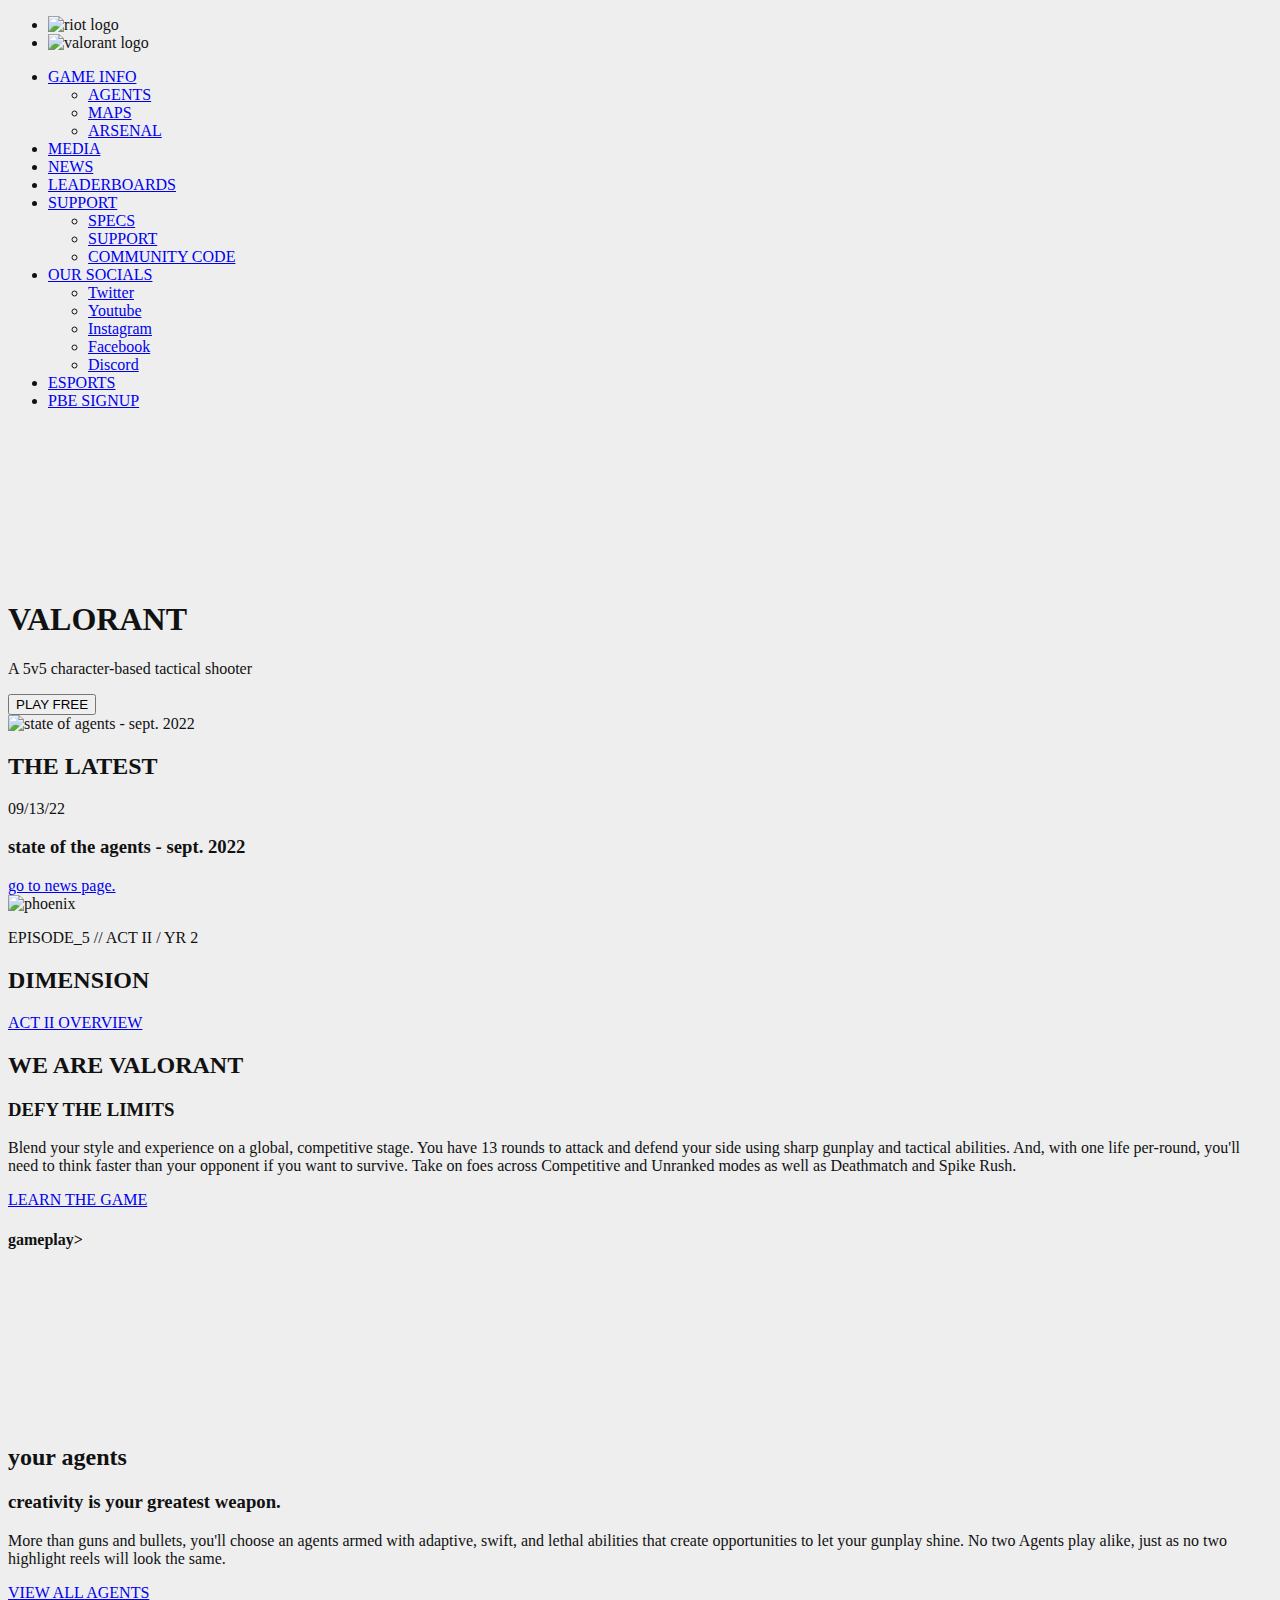
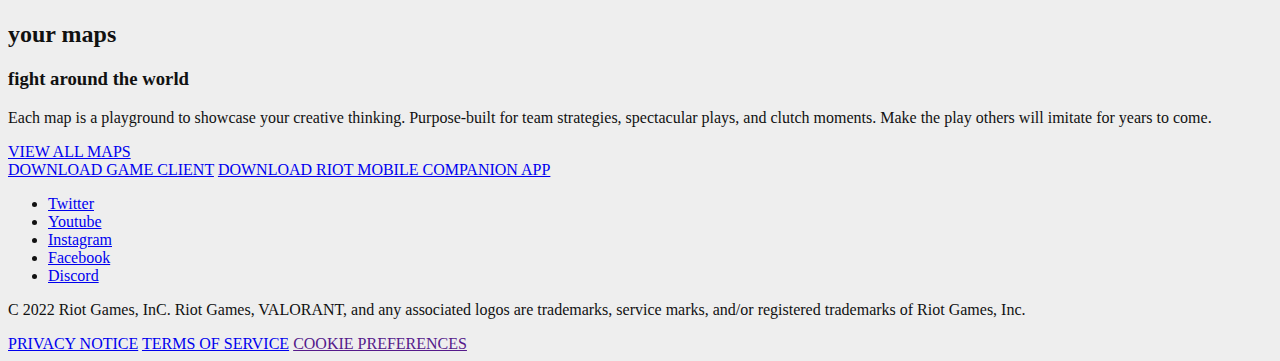
==== index.html @ b108b45b "Add files via upload" ====
<!doctype html>
<html lang="nl">
	
<head>
	<meta charset="UTF-8">
	<meta name="author" content="jouw naam">
	<meta name="viewport" content="width=device-width, initial-scale=1">
	
	<link href="styles/style.css" rel="stylesheet">
	<link rel="icon" type="image/svg+xml" href="images/favicon.svg">
	<title>Playvalorant</title>
</head>
<body>
   <header>
    	<nav>
            <ul>
                <li class="riot">
                    <img src="images/riot-logo.png" alt="riot logo">
                </li>
                <li class="logo">  
                    <img src="images/logo.png" alt="valorant logo">
                </li>
               
            </ul>
            </div>
    	    <ul class="link">
		    	<li>
                    <a href='url'>GAME INFO</a>
                        <ul>
                            <li>
                                <a href="https://playvalorant.com/en-us/agents/">AGENTS</a>
                            </li>
                            <li>
                                <a href="https://playvalorant.com/en-us/maps/">MAPS</a>
                            </li>
                            <li>
                                <a href="https://playvalorant.com/en-us/arsenal/">ARSENAL</a>
                            </li>
                        </ul>
                </li>
                </li>
			   	<li>
                    <a href='https://playvalorant.com/en-us/media/'>MEDIA</a>
                </li>
                <li>
                    <a href='https://playvalorant.com/en-us/news/'>NEWS</a>
                </li>
                <li>
                    <a href='https://playvalorant.com/en-us/leaderboards/'>LEADERBOARDS</a>
                </li>
           
                    <li>
                        <a href='url'>SUPPORT</a>
                        <ul>
                            <li>
                                <a href='https://playvalorant.com/en-us/specs/'>SPECS</a>
                            </li>
                            <li>
                                <a href='https://support-valorant.riotgames.com/hc/en-us/'>SUPPORT</a>
                            </li>
                            <li>
                                <a href='https://playvalorant.com/en-us/news/announcements/valorant-community-code/'>COMMUNITY CODE</a>
                            </li>
                        </ul>
                    </li>
               
                    <li>
                        <a href='url'>OUR SOCIALS</a>
                        <ul>
                            <li>
                                <a href='https://twitter.com/playvalorant'>Twitter</a>
                            </li>
                            <li>
                                <a href='https://www.youtube.com/PlayValorant'>Youtube</a>
                            </li>
                            <li>
                                <a href='https://www.instagram.com/playvalorantofficial/'>Instagram</a>
                            </li>
                            <li>
                                <a href='https://www.facebook.com/PlayVALORANT/'>Facebook</a>
                            </li>
                            <li>
                                <a href='https://discord.com/invite/valorant'>Discord</a>
                            </li>
                        </ul>
                    </li>
                <li>
                    <a href='https://valorantesports.com/'>ESPORTS</a>
                </li>
                <li>
                    <a href='https://playvalorant.com/en-us/pbe/'>PBE SIGNUP</a>
                </li>
            </ul>
           
       </nav>
   </header>

    <main>
        <section class="intro">
            <div class="video-container">
                <video autoplay muted>
                    <source src="https://assets.contentstack.io/v3/assets/bltb6530b271fddd0b1/blt714eaee50b90fc27/62cc7dcc6a8fb133b0ff7e55/VALORANT_ANNO22_SHATTERED_16x9_27s.mp4" type="video/mp4">
                </video>
            </div>
            <h1>VALORANT</h1>
                <p>A 5v5 character-based tactical shooter</p>
        
                <button>PLAY FREE</button>
        </section>    
       
        <section class="latest">
            <img src="https://images.contentstack.io/v3/assets/bltb6530b271fddd0b1/blta69c28430d2cfbfe/631b71dc6d41f755ad5365f1/Val_Banner_State-of-the-Agents_1920x1080.jpg?auto=webp&disable=upscale&width=963" alt="state of agents - sept. 2022">
            
            <div class="red">
                <h2>THE LATEST</h2>
            </div>
            
            <p>09/13/22</p>
            <h3>state of the agents - sept. 2022</h3>
            <div class="newspage">
                <a href="https://playvalorant.com/en-us/news/">go to news page.</a>
            </div>
        </section>

        <section class="dimension">

            <img src="images/phoenix.jpeg" alt="phoenix">
            <p>EPISODE_5 // ACT II / YR 2</p>
            <h2>DIMENSION</h2>
            <a href="https://playvalorant.com/en-us/news/game-updates/what-s-new-in-valorant-episode-5-act-ii/">ACT II OVERVIEW</a>
        </section>

        <section class="valorant">
            <h2>WE ARE VALORANT</h2>
            <h3>DEFY THE LIMITS</h3>
            <p>Blend your style and experience on a global, 
            competitive stage. You have 13 rounds to attack 
            and defend your side using sharp gunplay and 
            tactical abilities. And, with one life per-round, 
            you'll need to think faster than your opponent 
            if you want to survive. Take on foes across 
            Competitive and Unranked modes as well as Deathmatch 
            and Spike Rush.</p>
            <a href="https://playvalorant.com/en-us/news/announcements/beginners-guide/">LEARN THE GAME</a>

            <h4>gameplay></h4>
            <div class="video-container">
                <video autoplay muted>
                    <source src="https://assets.contentstack.io/v3/assets/bltb6530b271fddd0b1/bltefd45731d8f9d9df/6217f2ea910a6c613c73168c/VALORANT_PLAY22_16x9_Target4_v005.mp4" type="video/mp4">
                </video>
            </div>
        </section>

        <section class="agents">           
            <h2>your agents</h2>
            <h3>creativity is your greatest weapon.</h3>
            <p>More than guns and bullets, you'll choose an agents
            armed with adaptive, swift, and lethal abilities that
            create opportunities to let your gunplay shine. No two
            Agents play alike, just as no two highlight reels will look the same.</p>
            <a href="https://playvalorant.com/en-us/agents/">VIEW ALL AGENTS</a>
        </section>  

        <section class="maps">
            <h2>your maps</h2>
            <h3>fight around the world</h3>
            <p>Each map is a playground to showcase your creative thinking. 
                Purpose-built for team strategies, spectacular plays, 
                and clutch moments. Make the play others will imitate for years 
                to come.</p>
            <a href="https://playvalorant.com/en-us/maps/">VIEW ALL MAPS</a>
        </section>

   </main>

   <footer>
<a href="https://playvalorant.com/en-us/download/">DOWNLOAD GAME CLIENT</a>
<a href="https://play.google.com/store/apps/details?id=com.riotgames.mobile.leagueconnect">DOWNLOAD RIOT MOBILE COMPANION APP</a>

<ul>
    <li><a href='https://twitter.com/playvalorant'>Twitter</a></li>
    <li><a href='https://www.youtube.com/PlayValorant'>Youtube</a></li>
     <li><a href='https://www.instagram.com/playvalorantofficial/'>Instagram</a></li>
     <li><a href='https://www.facebook.com/PlayVALORANT/'>Facebook</a></li>
     <li><a href='https://discord.com/invite/valorant'>Discord</a></li>
</ul>

<a href="https://www.riotgames.com/en"></a>

<p>C 2022 Riot Games, InC. Riot Games, VALORANT, 
    and any associated logos are trademarks, service marks, 
    and/or registered trademarks of Riot Games, Inc.</p>

    <a href="https://www.riotgames.com/en/privacy-notice">PRIVACY NOTICE</a>
<a href="https://www.riotgames.com/en/terms-of-service">TERMS OF SERVICE</a>
<a href="">COOKIE PREFERENCES</a>

   </footer>
</body>
	
</html>
---- styles/style.css ----
/**************/
/* CSS REMEDY */
/**************/
*, *::after, *::before {
  box-sizing:border-box;  
}

button, summary {
	cursor: pointer;
}





/*********************/
/* CUSTOM PROPERTIES */
/*********************/
:root {
	/* startje */
	--color-text:#111;
	--color-background:#eee;
}





/****************/
/* JOUW STYLING */
/****************/

/* jouw code */

body {
  color:var(--color-text);
  background-color:var(--color-background);
}
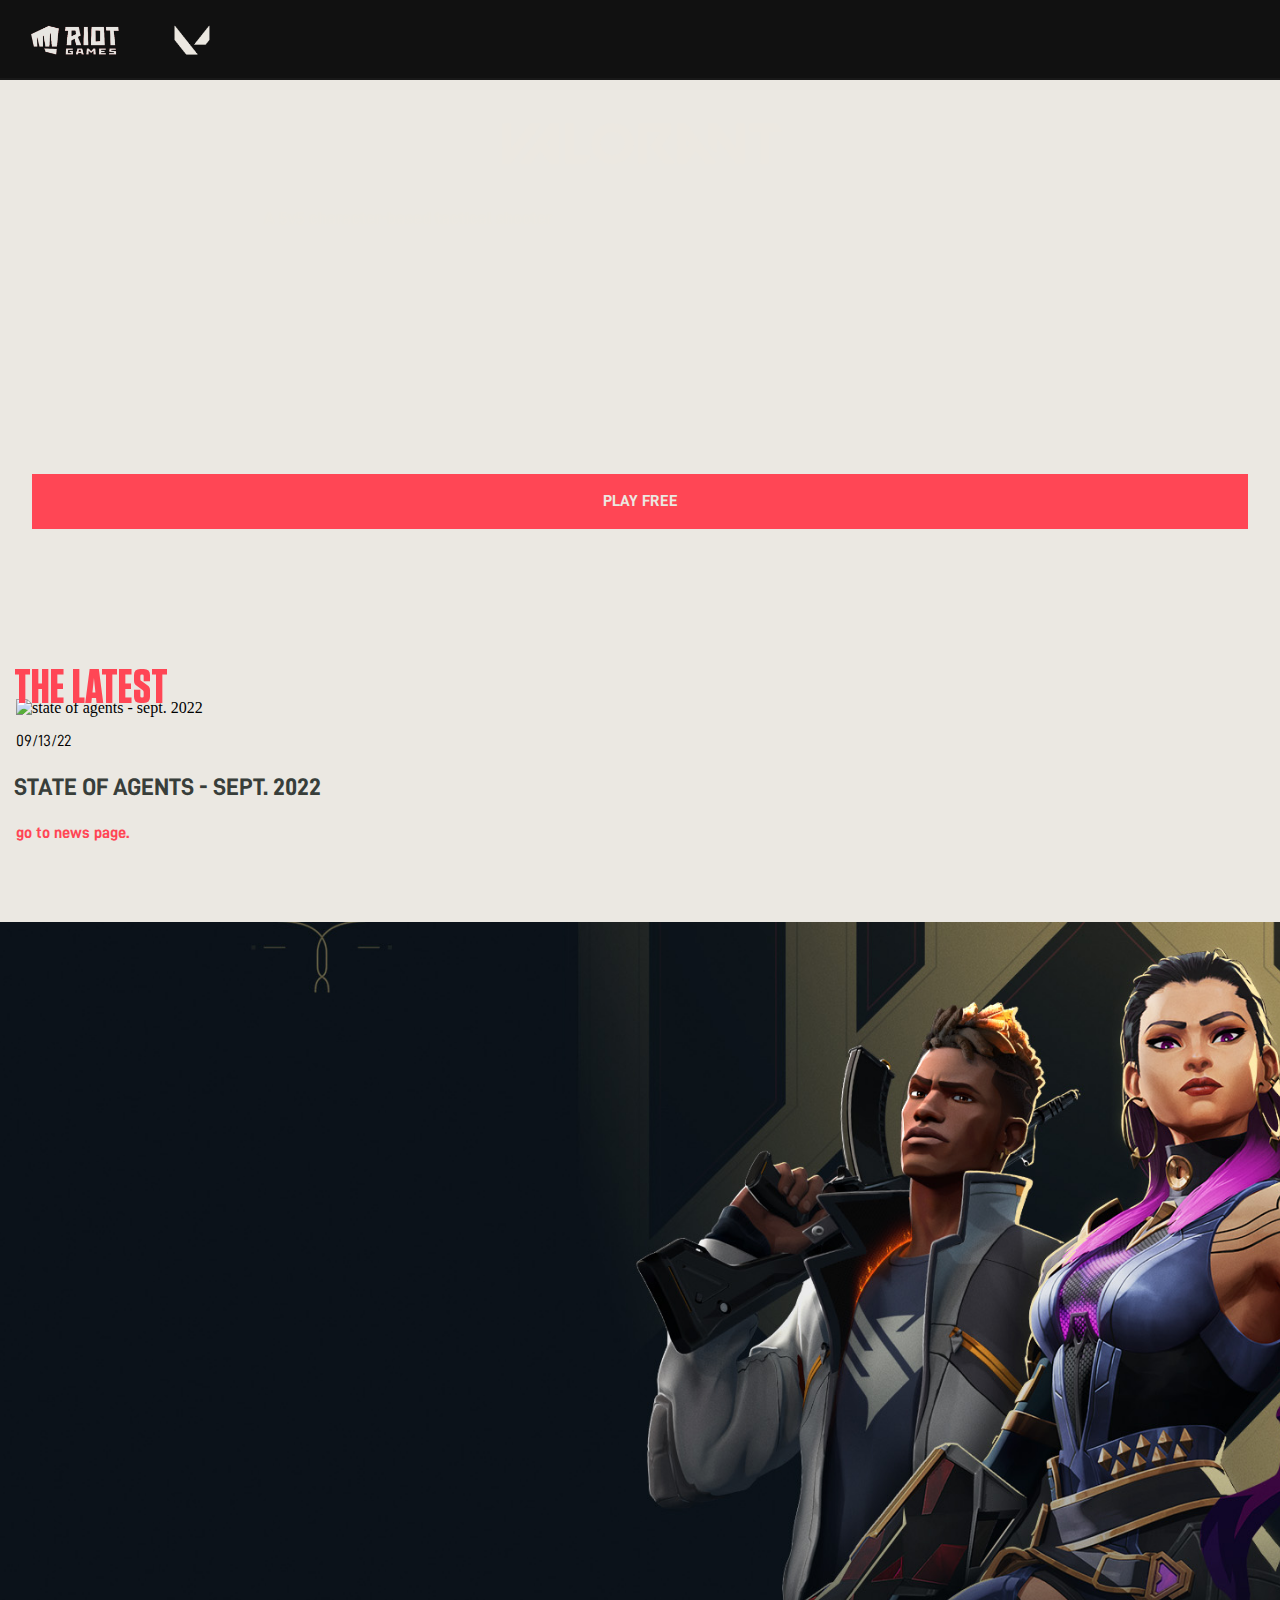
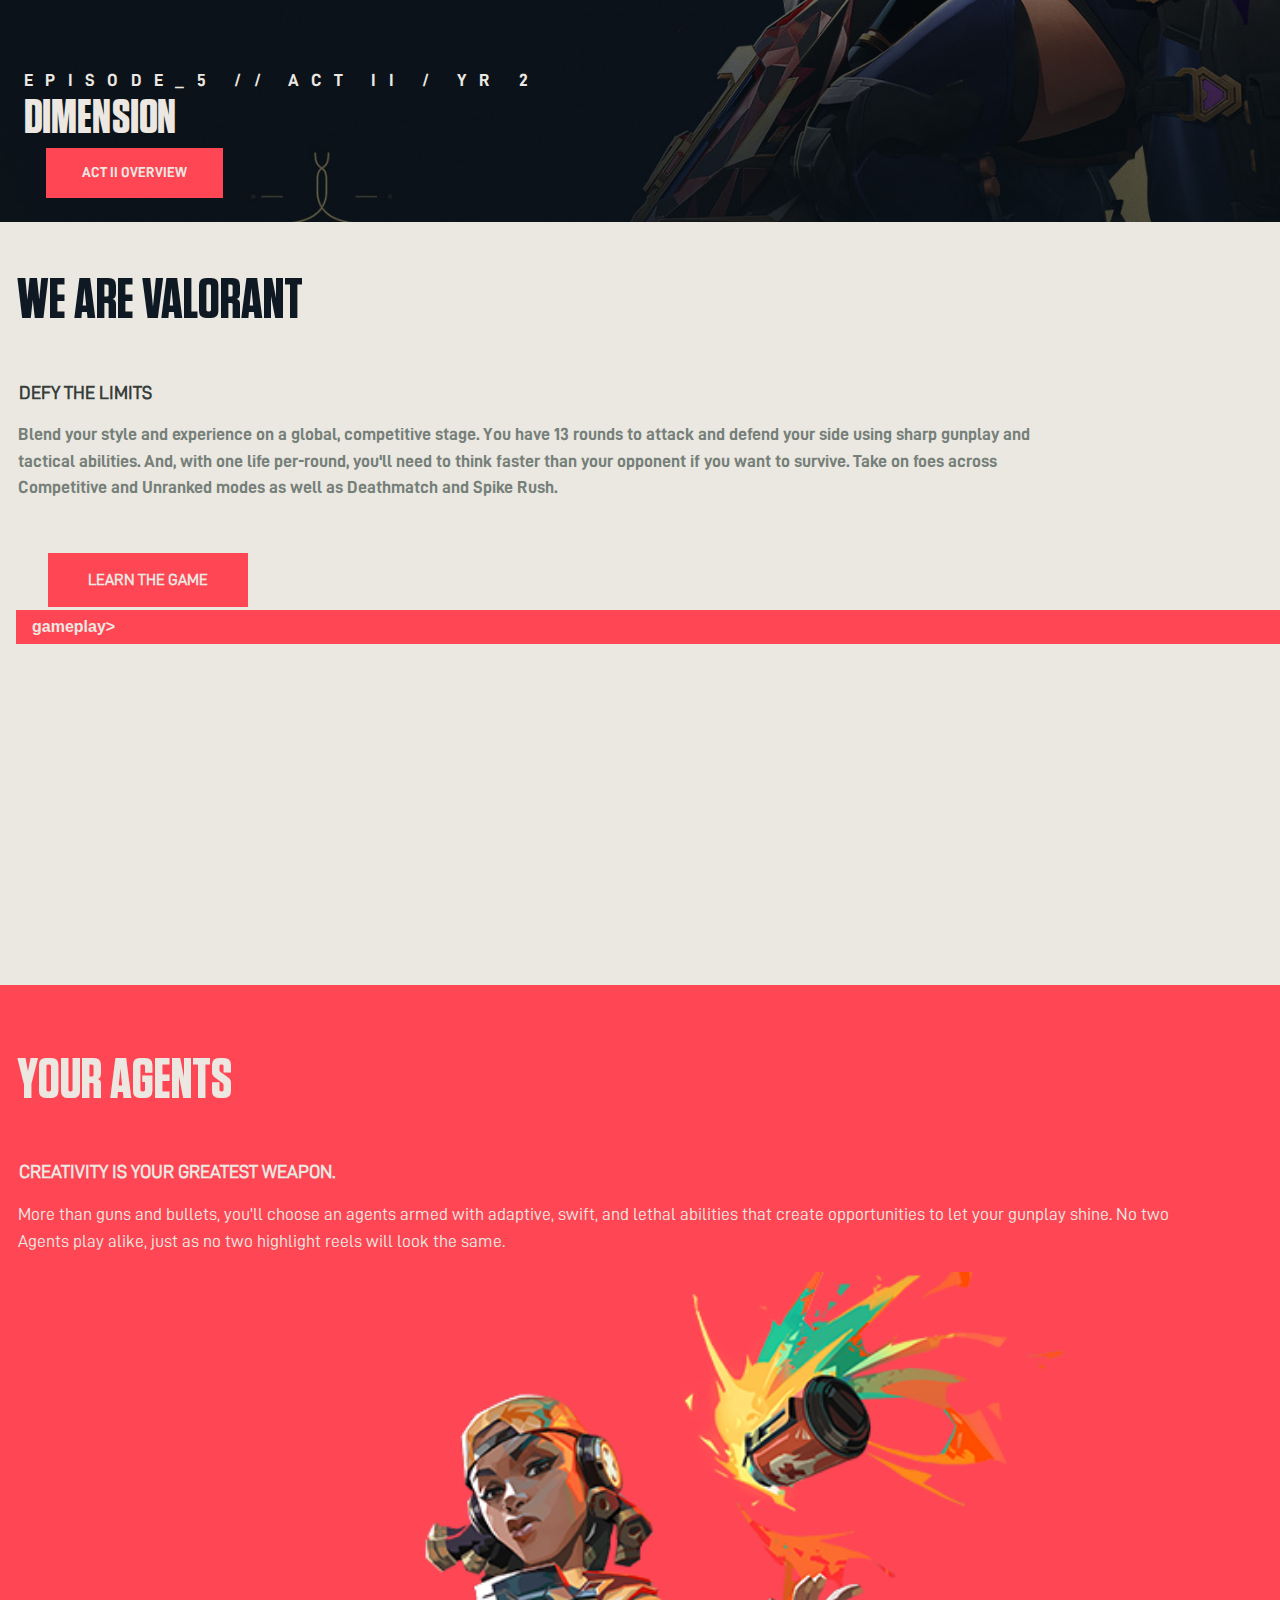
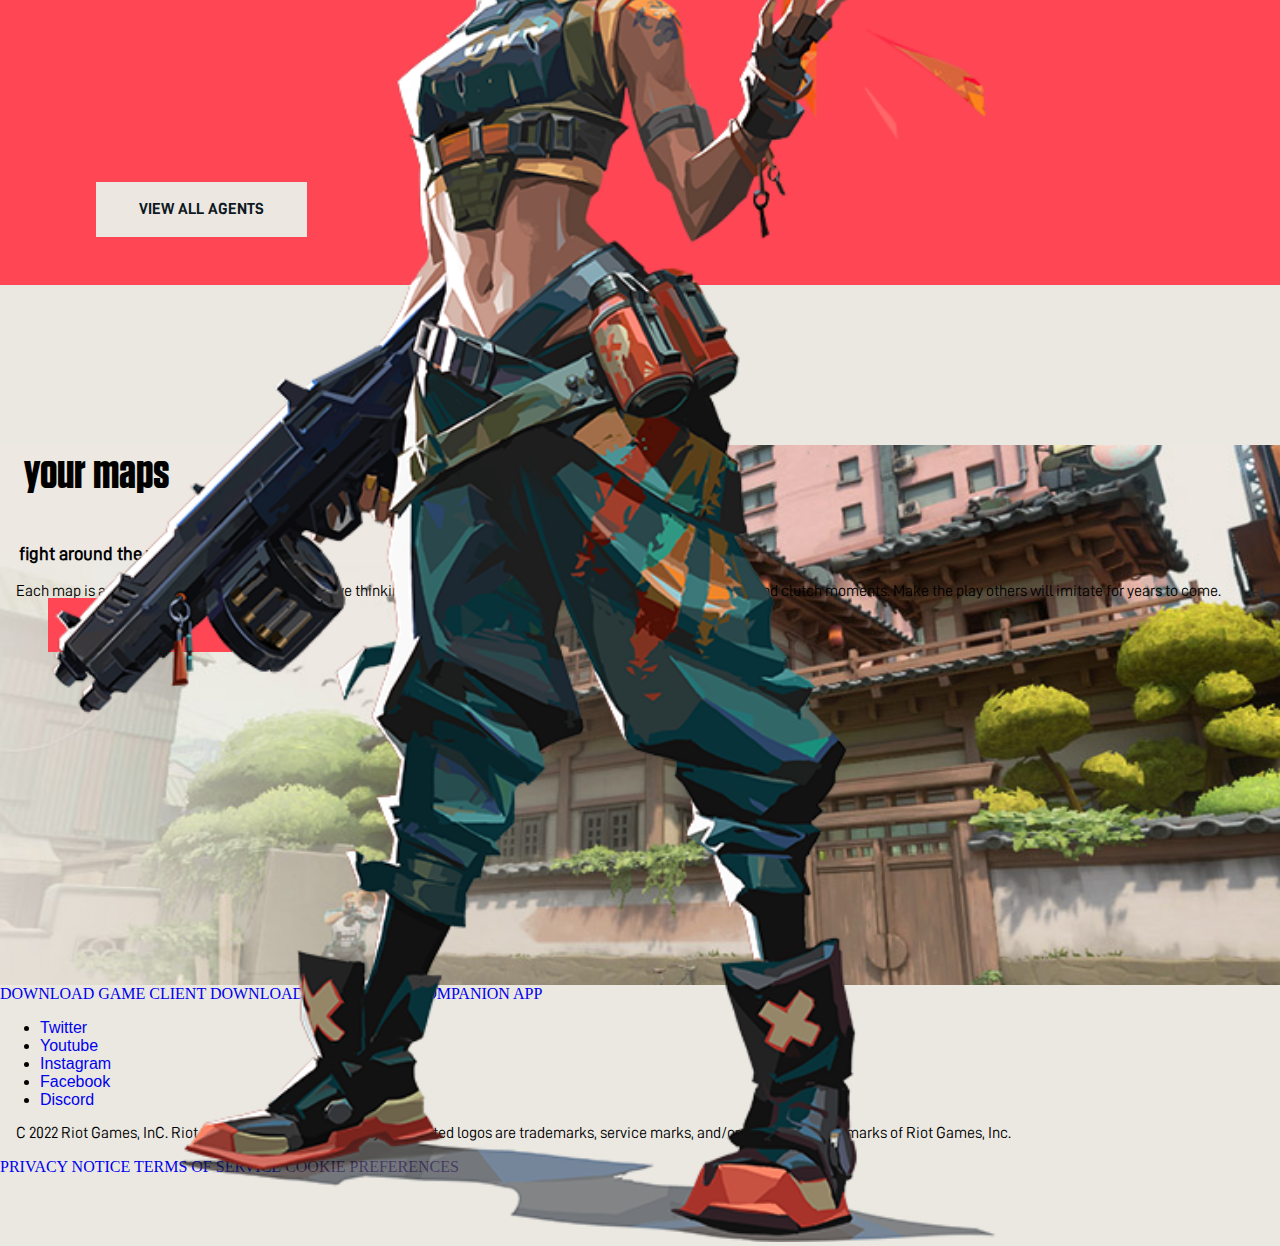
==== commit e292dec2: "Add files via upload" ====
--- a/index.html
+++ b/index.html
@@ -98,25 +98,20 @@
     <main>
         <section class="intro">
             <div class="video-container">
-                <video autoplay muted>
+                <video autoplay loop muted>
                     <source src="https://assets.contentstack.io/v3/assets/bltb6530b271fddd0b1/blt714eaee50b90fc27/62cc7dcc6a8fb133b0ff7e55/VALORANT_ANNO22_SHATTERED_16x9_27s.mp4" type="video/mp4">
                 </video>
             </div>
-            <h1>VALORANT</h1>
-                <p>A 5v5 character-based tactical shooter</p>
-        
-                <button>PLAY FREE</button>
+            <h1>vALORaNT</h1>
+            <p>A 5v5 character-based tactical shooter</p>       
+            <button>PLAY FREE</button>
         </section>    
        
         <section class="latest">
-            <img src="https://images.contentstack.io/v3/assets/bltb6530b271fddd0b1/blta69c28430d2cfbfe/631b71dc6d41f755ad5365f1/Val_Banner_State-of-the-Agents_1920x1080.jpg?auto=webp&disable=upscale&width=963" alt="state of agents - sept. 2022">
-            
-            <div class="red">
-                <h2>THE LATEST</h2>
-            </div>
-            
+            <h2>THE LATEST</h2>
+            <img src="https://images.contentstack.io/v3/assets/bltb6530b271fddd0b1/blta69c28430d2cfbfe/631b71dc6d41f755ad5365f1/Val_Banner_State-of-the-Agents_1920x1080.jpg?auto=webp&disable=upscale&width=963" alt="state of agents - sept. 2022">            
             <p>09/13/22</p>
-            <h3>state of the agents - sept. 2022</h3>
+            <h3>STATE OF AGENTS - SEPT. 2022</h3>
             <div class="newspage">
                 <a href="https://playvalorant.com/en-us/news/">go to news page.</a>
             </div>
@@ -144,20 +139,21 @@
             <a href="https://playvalorant.com/en-us/news/announcements/beginners-guide/">LEARN THE GAME</a>
 
             <h4>gameplay></h4>
-            <div class="video-container">
-                <video autoplay muted>
+            <div class="video-container2">
+                <video autoplay loop muted>
                     <source src="https://assets.contentstack.io/v3/assets/bltb6530b271fddd0b1/bltefd45731d8f9d9df/6217f2ea910a6c613c73168c/VALORANT_PLAY22_16x9_Target4_v005.mp4" type="video/mp4">
                 </video>
             </div>
         </section>
 
         <section class="agents">           
-            <h2>your agents</h2>
-            <h3>creativity is your greatest weapon.</h3>
+            <h2>YOUR AGENTS</h2>
+            <h3>CREATIVITY IS YOUR GREATEST WEAPON.</h3>
             <p>More than guns and bullets, you'll choose an agents
             armed with adaptive, swift, and lethal abilities that
             create opportunities to let your gunplay shine. No two
             Agents play alike, just as no two highlight reels will look the same.</p>
+            <img src="images/raze.png" alt="raze">
             <a href="https://playvalorant.com/en-us/agents/">VIEW ALL AGENTS</a>
         </section>  
 
--- a/styles/style.css
+++ b/styles/style.css
@@ -1,15 +1,73 @@
+/*VALORANT FONT*/
+
+@font-face {
+	font-family: 'valorantFont';
+	src: url(../fonts/ValorantFont.ttf)
+  }
+
+  /*TUNGSTEN FONT*/
+
+  @font-face {
+    font-family: 'Tungsten semibold';
+    src: url('../fonts/Tungsten-Semibold.woff2') format('woff2'),
+        url('../fonts/Tungsten-Semibold.woff') format('woff');
+    font-weight: 600;
+    font-style: normal;
+    font-display: swap;
+}
+
+@font-face {
+    font-family: 'Tungsten bold';
+    src: url('../fonts/Tungsten-Bold.woff2') format('woff2'),
+        url('../fonts/Tungsten-Bold.woff') format('woff');
+    font-weight: bold;
+    font-style: normal;
+    font-display: swap;
+}
+
+
+/*DIN FONT*/
+
+@font-face {
+	font-family: 'din bold';
+	src: url(../fonts/d-din/D-DIN-Bold.otf);
+}
+
+@font-face {
+	font-family: 'din';
+	src: url(../fonts/d-din/D-DIN.otf);
+}
+  
+
+@font-face {
+	font-family: 'din condensed';
+	src: url(../fonts/d-din/D-DINCondensed.otf);
+}
+
+
+  
 /**************/
 /* CSS REMEDY */
 /**************/
+
+
 *, *::after, *::before {
   box-sizing:border-box;  
 }
 
+body {
+	margin: 0;
+	background-color: #EBE8E2;
+	position: relative;
+}
+
 button, summary {
 	cursor: pointer;
 }
 
-
+img {
+	max-width: 100%;
+}
 
 
 
@@ -30,10 +88,431 @@
 /* JOUW STYLING */
 /****************/
 
+
+
 /* jouw code */
 
-body {
-  color:var(--color-text);
-  background-color:var(--color-background);
-}
-
+/* HEADER */
+
+header {
+	display: flex;
+	background-color: #111;
+	height: 80px;
+	top: 0;
+	left: 0;
+	right: 0;
+	border-bottom: 2px solid rgba(51,51,51,.25);
+	
+    
+}
+
+header ul {
+	display: flex;
+	justify-content: left;
+	position: fixed;
+}
+
+header li {
+	list-style: none;
+}
+
+.riot {
+	width: 15em;
+	margin-top: -3.5em;
+	margin-left: -5em;
+}
+
+.logo {
+	width: 5em;
+	margin-top: 0.5em;
+	margin-left: -3em;
+}
+
+.link {
+	visibility: hidden;
+}
+
+/* MAIN */
+
+
+/*INTRO*/
+
+.intro {
+	height: 60vh;
+}
+
+.video-container {
+	display: flex;
+	justify-content: center;
+	max-width: 100vw;
+	overflow: hidden;
+}
+
+.intro video {
+	min-height: 5em;
+	height: 60vh;
+	aspect-ratio: 16 / 9;
+	position: absolute;
+	z-index: -1;
+}
+
+h1 {
+
+	text-align: center;
+	font-size: 3.5em;
+	font-family: 'valorantFont';
+	font-weight: bolder;
+	color: #ece8e1;
+	margin-bottom: 0.5em;
+
+}
+
+.intro p {		
+	text-align: center;
+	font-family: 'din bold';
+	color: #ece8e1;
+	font-size: 1.1em;
+	width: 50%;
+	margin-left: 5em;
+	margin-bottom: 14em;
+}
+
+
+
+.newspage {
+	color:#ff4655;
+	background-color: none;
+}
+
+button {
+	position: absolute;
+	left: 2em;
+	right: 2em;	
+	padding-left: 2.5em;
+	padding-right: 2.5em;
+	padding-top: 1.2em;
+	padding-bottom: 1.2em;
+	font-family: "din bold";
+	text-align: center;
+	background-color: #ff4655;
+	border: none;
+	color: #ece8e1;
+	font-size: 1em;	
+}
+
+button:active {
+	position: absolute;
+	left: 2em;
+	right: 2em;	
+	padding-left: 2.5em;
+	padding-right: 2.5em;
+	padding-top: 1.2em;
+	padding-bottom: 1.2em;
+	font-family: "din bold";
+	text-align: center;
+	background-color: #0f1923;
+	border: none;
+	color: #ece8e1;
+	font-size: 1em;	
+}
+
+h2 {
+	font-family: "Tungsten bold", "Times New Roman", sans-serif;
+	font-weight: bold;
+	font-size: 3em;
+	display: block;
+	justify-content: left;
+	margin-left: 0.5em;
+}
+
+
+p {
+	font-family: 'din';
+	margin-left: 1em;
+}
+
+h3 {
+	font-family: "din";
+	margin-left: 1em;
+}
+
+h4 {
+	font-family: Arial, Helvetica, sans-serif;
+	margin-left: 1em;
+}
+
+ul {
+	font-family: Arial, Helvetica, sans-serif;
+
+}
+
+a {
+	text-decoration: none;
+}
+
+
+/* LATEST */
+
+.latest {
+	margin-bottom: 5em;
+}
+
+.latest img{
+	width: 80%;
+	height: 100%;
+	margin-left: 1em;
+	
+}
+
+.latest h2 {
+	position: relative;
+	z-index: 2;
+    color: #ff4655;
+	margin-left: 0.3em;
+	margin-bottom: -0.4em;
+}
+
+
+
+.latest p {
+	margin-left: 1em;
+	
+}
+
+.latest h3{
+	font-family: 'din bold';
+	width: 80%;
+	font-size: 1.5em;
+	margin-left: 0.6em;
+	color: #383e3a;
+}
+
+.latest a:visited {
+	font-family: 'din bold';
+	text-decoration: none;
+	color: #ff4655;	
+}
+
+.latest a {
+	font-family: 'din bold';
+	color: #ff4655;
+	margin-left: 1em;
+}
+
+/*DIMENSION*/
+
+.dimension {
+	background-image: url('../images/phoenix.jpeg');
+	background-size: cover;
+	background-position: center center;
+	background-repeat: no-repeat;
+	height: 100vh;
+	display: flex;
+	flex-direction: column;
+	justify-content: flex-end;
+	align-items: flex-start;
+	padding: 1.5em;
+	
+}
+.dimension img {
+
+	display: none;
+}
+
+.dimension p {
+	
+	font-family: 'din bold';
+	letter-spacing: 0.7em;
+	color:#ece8e1;
+
+	margin: 0;
+	font-size: 1.1em;
+}
+
+.dimension h2 {
+	color:#ece8e1;
+	margin: 0;
+}
+
+.dimension a {
+	text-decoration: none;
+	margin-left: 1.5em;
+	padding-left: 2.5em;
+	padding-right: 2.5em;
+	padding-top: 1.2em;
+	padding-bottom: 1.2em;
+	font-family: 'din bold';
+	font-weight: bold;
+	text-align: center;
+	background-color: #ff4655;
+	border: none;
+	color: #ece8e1;
+	font-size: 0.9em;	
+}
+
+/*VALORANT*/
+
+.valorant {
+	margin-bottom: 20em;
+}
+
+
+.valorant h2 {
+	color: #0f1923;
+	font-size: 3.5em;
+	margin-left: 0.3em;
+}
+
+.valorant {
+	color: #383e3a;
+}
+
+.valorant P {
+	color: #768079;
+	font-family: 'din bold';
+	font-size: 1.1em;
+	line-height: 1.5em;
+	width: 80%;
+	margin-bottom: 4em;
+}
+
+.valorant a {
+	text-decoration: none;
+	margin-left: 3em;
+	padding-left: 2.5em;
+	padding-right: 2.5em;
+	padding-top: 1.2em;
+	padding-bottom: 1.2em;
+	font-family: "din";
+	font-weight: bold;
+	text-align: center;
+	background-color: #ff4655;
+	border: none;
+	color: #ece8e1;
+	font-size: 1em;	
+	margin-bottom: 1em;
+}
+
+.valorant h4 {
+	text-align: left;
+	background-color: #ff4655;
+	color:#ece8e1;
+	font-size: 1em;
+	padding-left: 1em;
+	padding-right: 1em;
+	padding-top: 0.5em;
+	padding-bottom: 0.5em;
+	right: 100;
+}
+
+
+.video-container2 {
+	display: flex;
+	justify-content: center;
+	
+}
+
+.valorant video {
+	min-height: 1em;
+	height: 22vh;
+	aspect-ratio: 16 / 9;
+	position: absolute;
+	z-index: -1;
+}
+
+
+/*AGENTS*/
+
+.agents {
+
+	height: 100vh;
+	background-color: #ff4655;
+	margin-bottom: 10em;
+	padding-top: 1em;
+	position: relative;
+}
+
+
+
+.agents h2 {
+	color:#ece8e1;
+	font-size: 3.5em;
+	margin-left: 0.3em;
+}
+
+.agents h3 {
+	color: #ece8e1;
+	width: 70%;
+}
+
+.agents P {
+	color: #ece8e1;
+	font-family: 'din';
+	font-size: 1.1em;
+	line-height: 1.5em;
+	width: 90%;
+
+}
+
+.agents a {
+	
+	padding: 1.2em 2.7em;
+	font-family: 'din bold';
+	font-weight: bold;
+	text-align: center;
+	background-color: #ece8e1;
+	border: none;
+	color: #0f1923;
+	font-size: 1em;
+	position: absolute;
+	left: 6em;
+	bottom: 3em;
+}
+
+.agents img {
+ width: 80%;
+ margin: 0em 2.5em;
+}
+
+
+/*maps*/
+
+.maps {
+	background-image: url('../images/maps.jpeg');
+	background-size: cover;
+	background-position: center center;
+	background-repeat: no-repeat;
+	height: 60vh;
+}
+
+.maps a {
+	text-decoration: none;
+	margin-left: 3em;
+	padding-left: 2.5em;
+	padding-right: 2.5em;
+	padding-top: 1.2em;
+	padding-bottom: 1.2em;
+	font-family: "din";
+	font-weight: bold;
+	text-align: center;
+	background-color: #ff4655;
+	border: none;
+	color: #ece8e1;
+	font-size: 1em;	
+}
+
+.maps a:hover {
+	text-decoration: none;
+	margin-left: 3em;
+	padding-left: 2.5em;
+	padding-right: 2.5em;
+	padding-top: 1.2em;
+	padding-bottom: 1.2em;
+	font-family: "din";
+	font-weight: bold;
+	text-align: center;
+	background-color: #ece8e1;
+	border: none;
+	color: #0f1923;
+	font-size: 1em;	
+}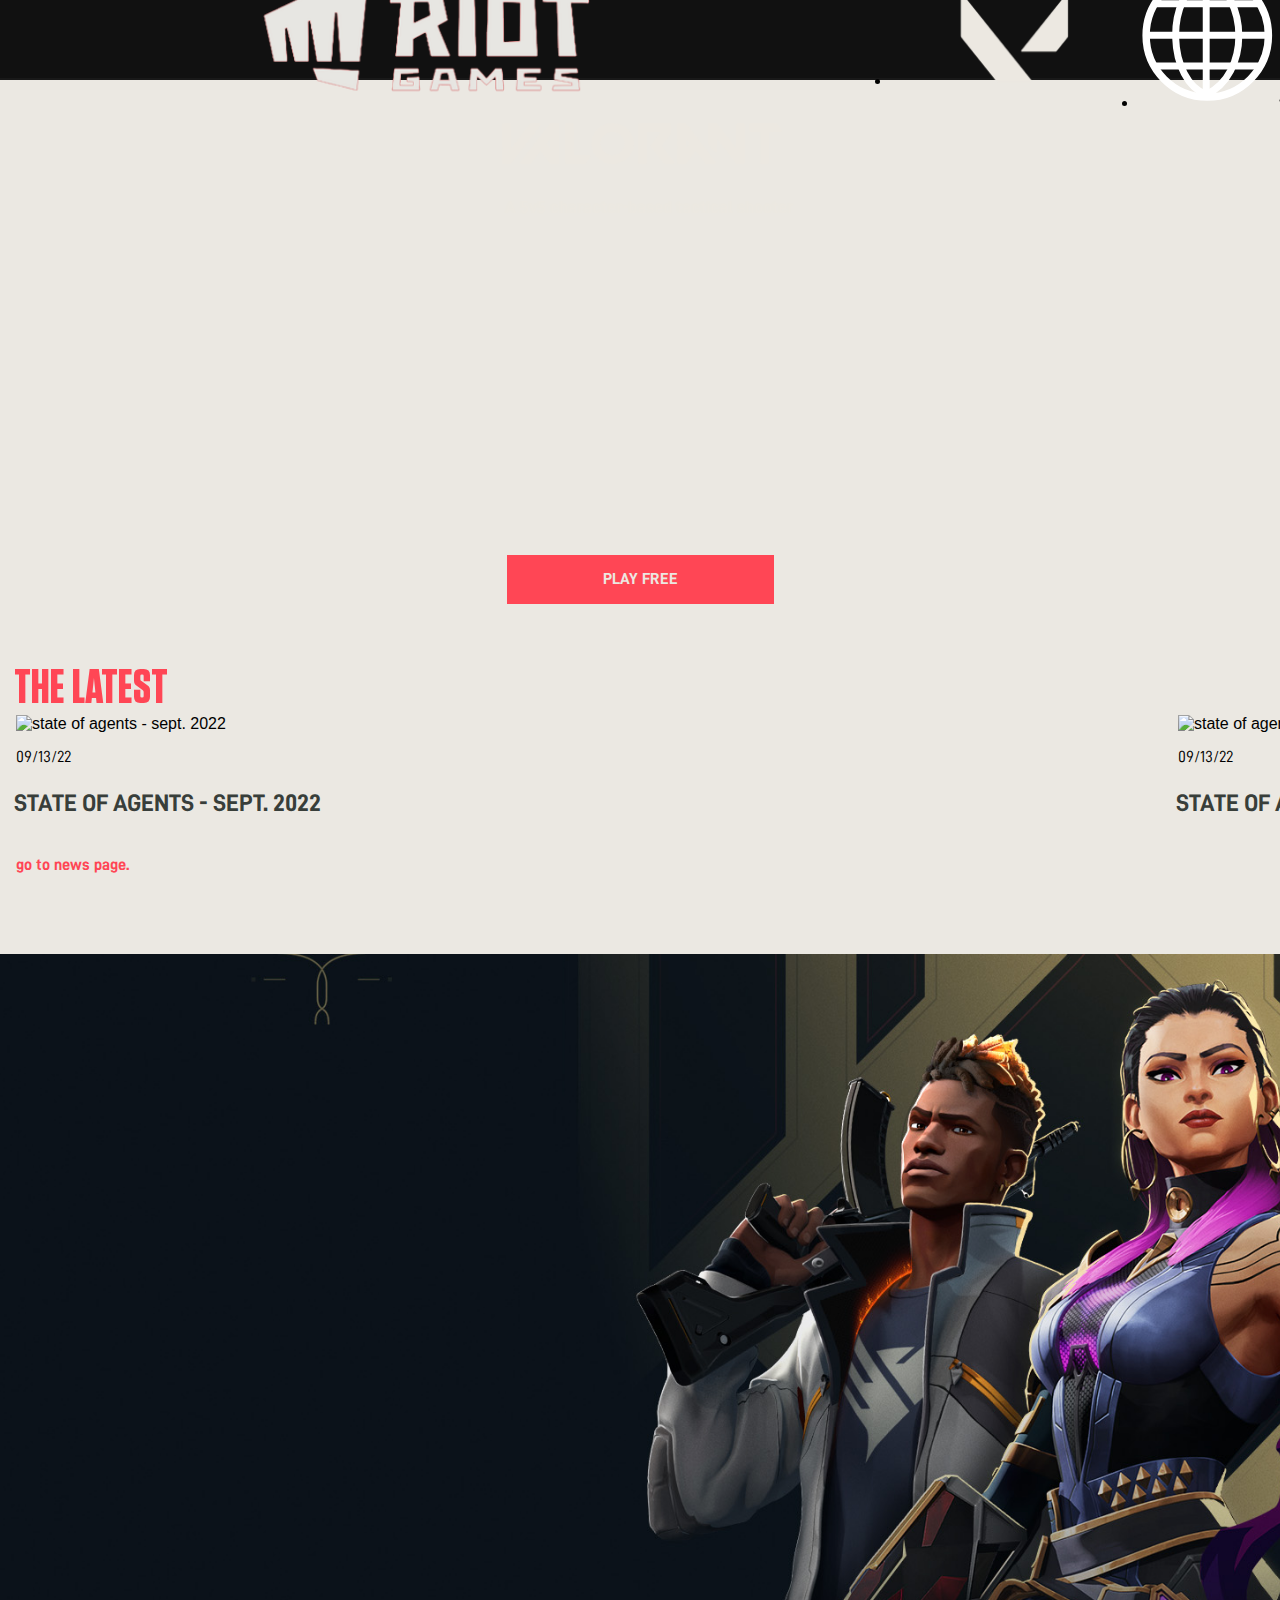
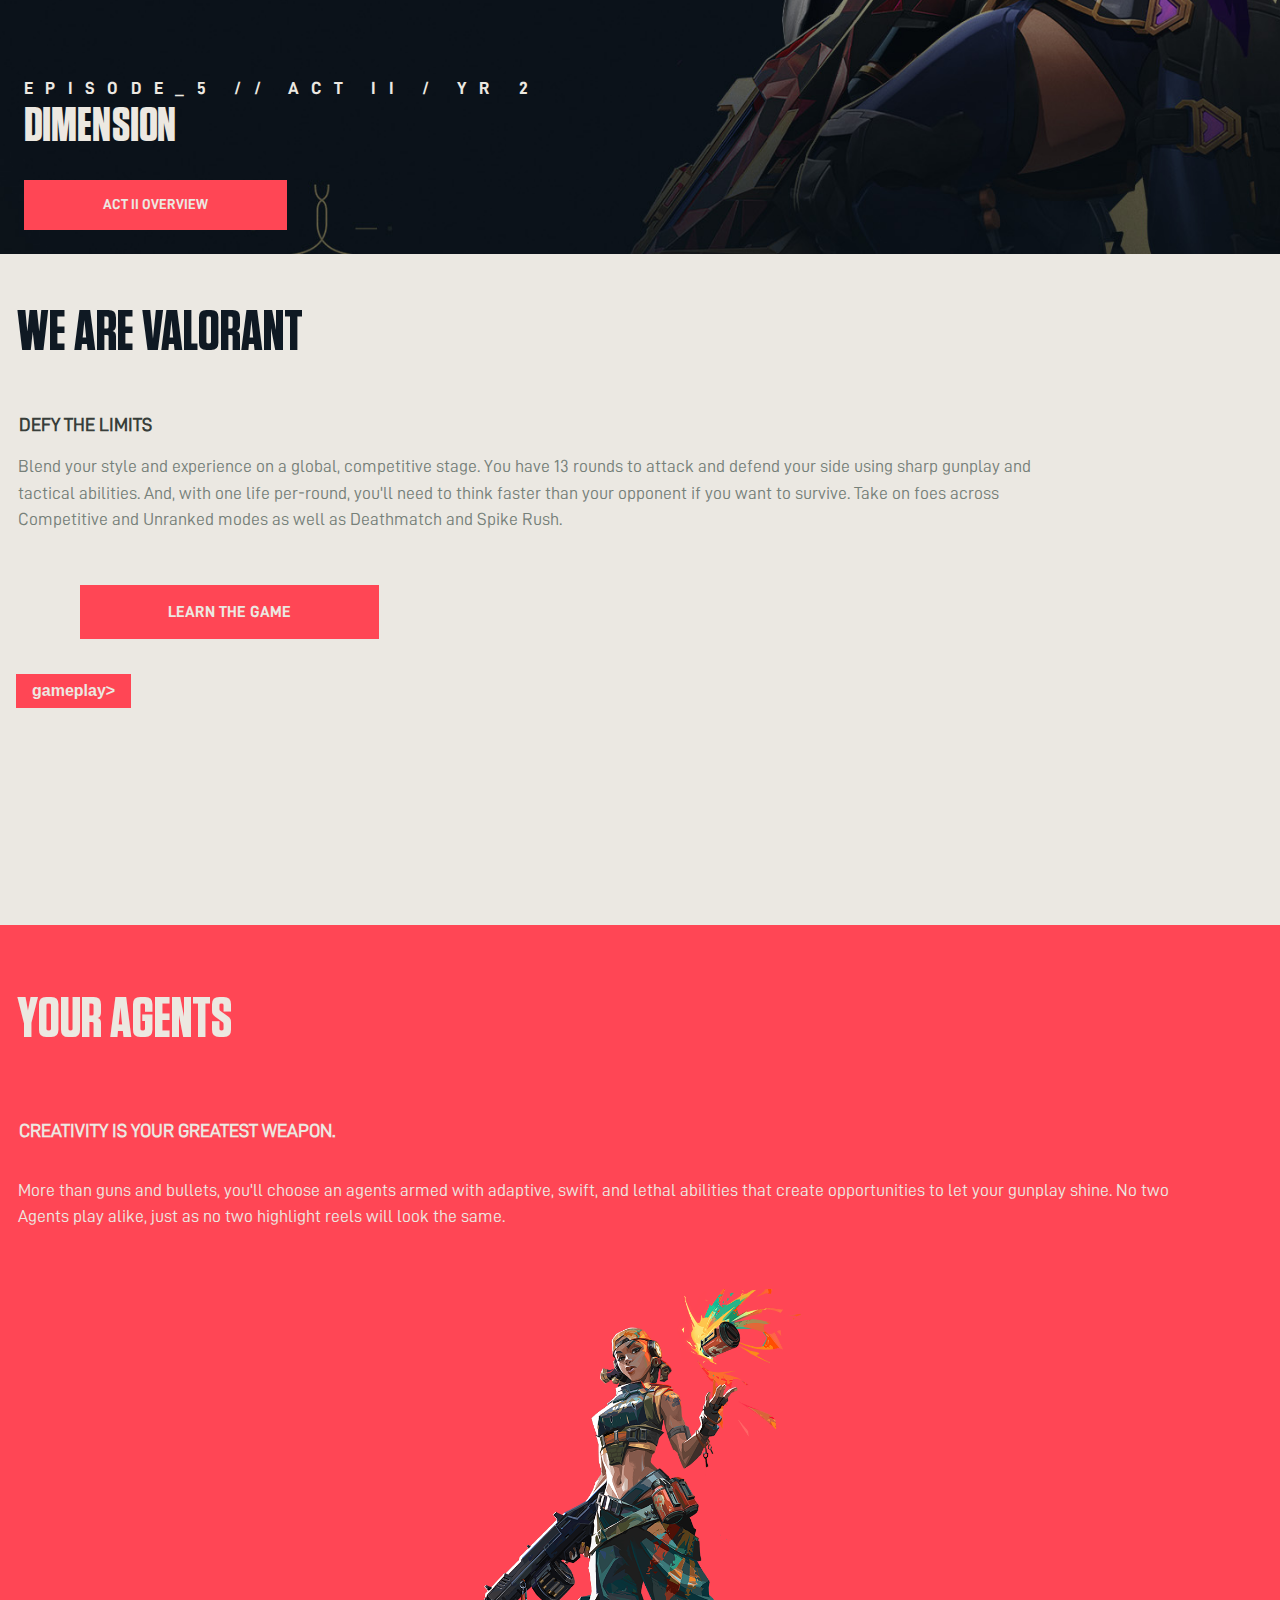
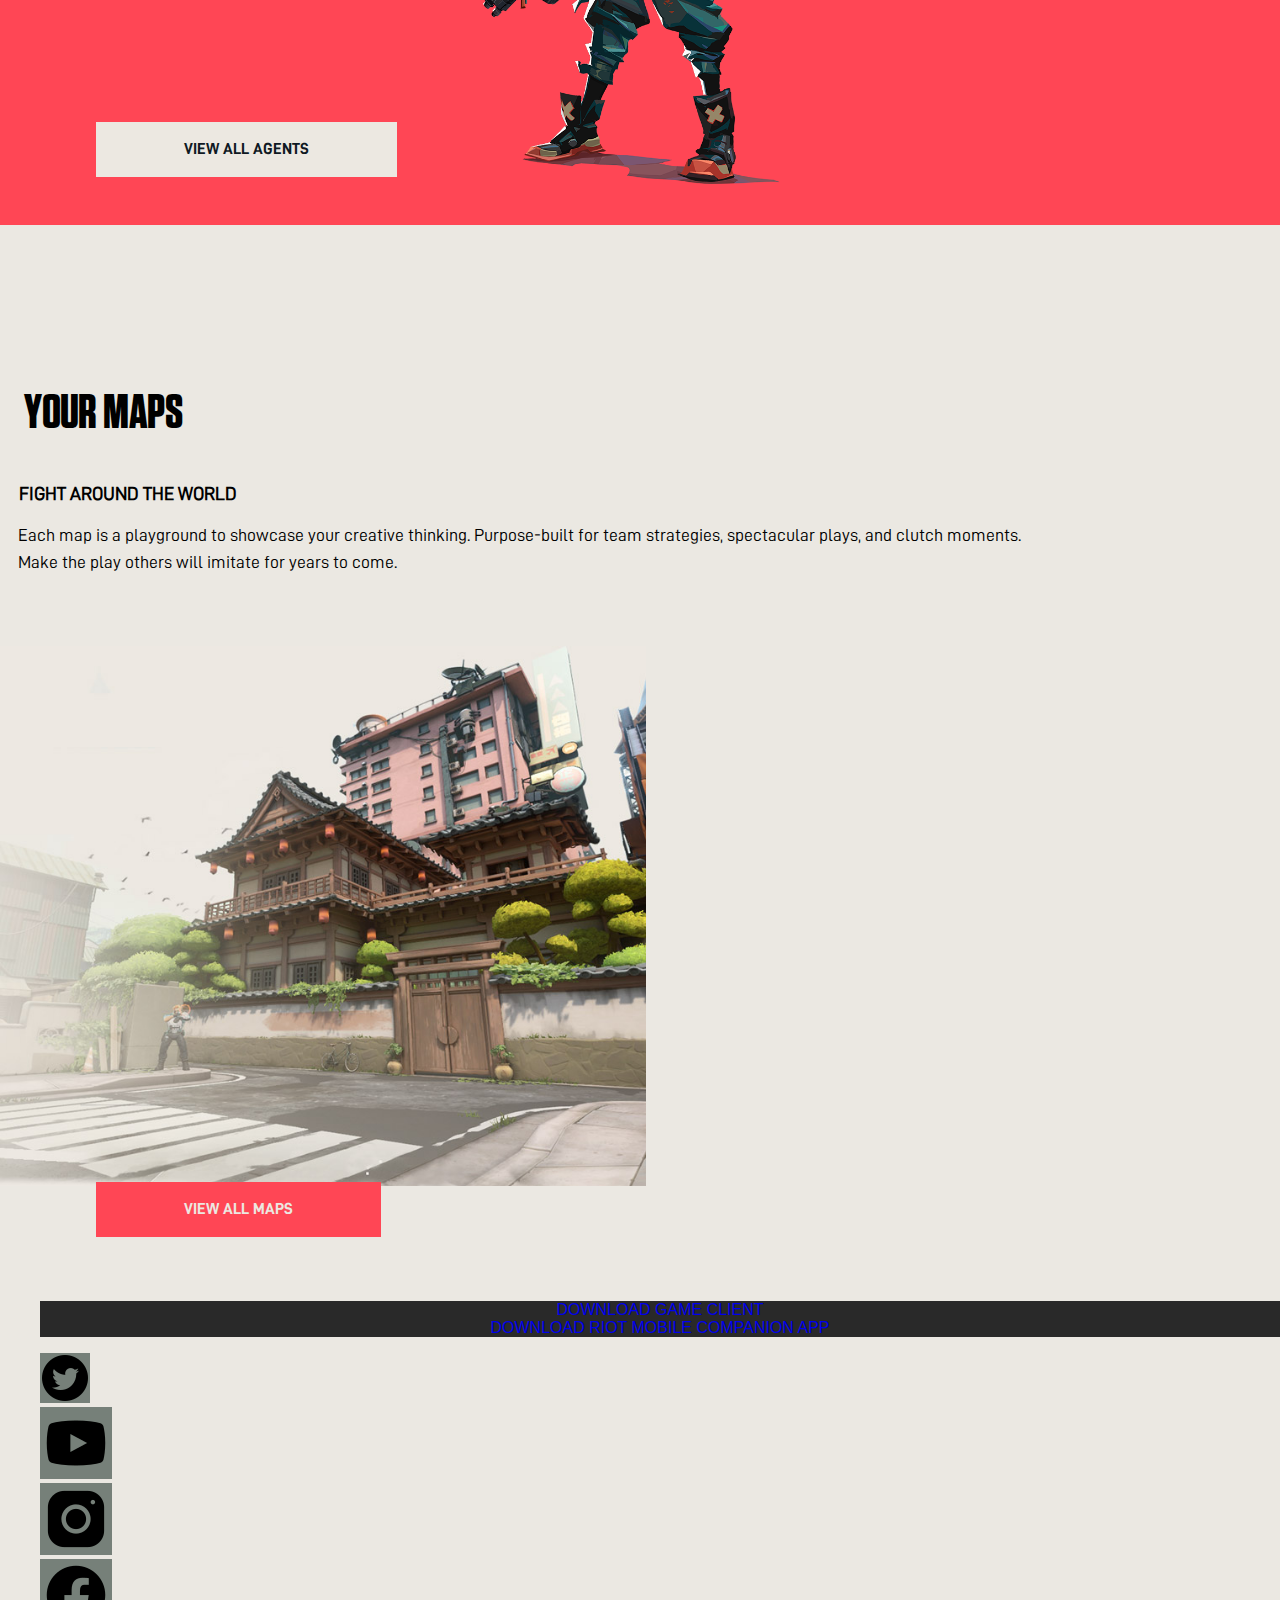
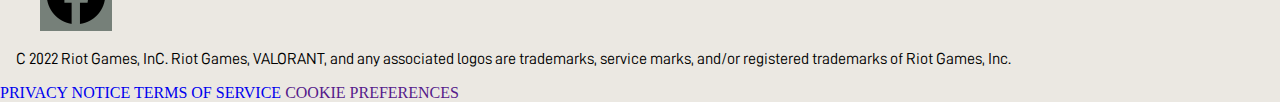
==== commit 3185d670: "Add files via upload" ====
--- a/index.html
+++ b/index.html
@@ -7,6 +7,7 @@
 	<meta name="viewport" content="width=device-width, initial-scale=1">
 	
 	<link href="styles/style.css" rel="stylesheet">
+    <script src="script.js"></script>
 	<link rel="icon" type="image/svg+xml" href="images/favicon.svg">
 	<title>Playvalorant</title>
 </head>
@@ -14,14 +15,26 @@
    <header>
     	<nav>
             <ul>
-                <li class="riot">
-                    <img src="images/riot-logo.png" alt="riot logo">
-                </li>
-                <li class="logo">  
-                    <img src="images/logo.png" alt="valorant logo">
-                </li>
-               
-            </ul>
+                <li>
+                    <a href="#">
+                        <img src="images/riot-logo.png" alt="home">
+                    </a>
+                </li>                
+                <li>  
+                    <a href="#">
+                        <img src="images/logo.png" alt="valorant logo">
+                    </a>
+                </li>
+               <li>
+                   <a href="#">
+                        <img src="images/globe.svg" alt="globe icon">
+                   </a>
+               </li>
+             
+            </ul>
+
+            <button><img src="images/menu.png" alt="menu icon"></button>
+
             </div>
     	    <ul class="link">
 		    	<li>
@@ -38,7 +51,7 @@
                             </li>
                         </ul>
                 </li>
-                </li>
+                
 			   	<li>
                     <a href='https://playvalorant.com/en-us/media/'>MEDIA</a>
                 </li>
@@ -102,16 +115,30 @@
                     <source src="https://assets.contentstack.io/v3/assets/bltb6530b271fddd0b1/blt714eaee50b90fc27/62cc7dcc6a8fb133b0ff7e55/VALORANT_ANNO22_SHATTERED_16x9_27s.mp4" type="video/mp4">
                 </video>
             </div>
-            <h1>vALORaNT</h1>
-            <p>A 5v5 character-based tactical shooter</p>       
-            <button>PLAY FREE</button>
+            <div class="text-container">
+                <h1>vALORaNT</h1>
+                <p>A 5v5 character-based tactical shooter</p>       
+                <button>PLAY FREE</button>
+            </div>
         </section>    
        
         <section class="latest">
             <h2>THE LATEST</h2>
-            <img src="https://images.contentstack.io/v3/assets/bltb6530b271fddd0b1/blta69c28430d2cfbfe/631b71dc6d41f755ad5365f1/Val_Banner_State-of-the-Agents_1920x1080.jpg?auto=webp&disable=upscale&width=963" alt="state of agents - sept. 2022">            
-            <p>09/13/22</p>
-            <h3>STATE OF AGENTS - SEPT. 2022</h3>
+            
+            <ul>
+                <li>
+                    <img src="https://images.contentstack.io/v3/assets/bltb6530b271fddd0b1/blta69c28430d2cfbfe/631b71dc6d41f755ad5365f1/Val_Banner_State-of-the-Agents_1920x1080.jpg?auto=webp&disable=upscale&width=963" alt="state of agents - sept. 2022">            
+                    <p>09/13/22</p>
+                    <h3>STATE OF AGENTS - SEPT. 2022</h3>
+                </li>
+            
+                <li>
+                    <img src="https://images.contentstack.io/v3/assets/bltb6530b271fddd0b1/blta69c28430d2cfbfe/631b71dc6d41f755ad5365f1/Val_Banner_State-of-the-Agents_1920x1080.jpg?auto=webp&disable=upscale&width=963" alt="state of agents - sept. 2022">            
+                    <p>09/13/22</p>
+                    <h3>STATE OF AGENTS - SEPT. 2022</h3>
+                </li>
+            </ul>
+           
             <div class="newspage">
                 <a href="https://playvalorant.com/en-us/news/">go to news page.</a>
             </div>
@@ -138,8 +165,9 @@
             and Spike Rush.</p>
             <a href="https://playvalorant.com/en-us/news/announcements/beginners-guide/">LEARN THE GAME</a>
 
-            <h4>gameplay></h4>
+            
             <div class="video-container2">
+                <h4>gameplay></h4>
                 <video autoplay loop muted>
                     <source src="https://assets.contentstack.io/v3/assets/bltb6530b271fddd0b1/bltefd45731d8f9d9df/6217f2ea910a6c613c73168c/VALORANT_PLAY22_16x9_Target4_v005.mp4" type="video/mp4">
                 </video>
@@ -158,28 +186,54 @@
         </section>  
 
         <section class="maps">
-            <h2>your maps</h2>
-            <h3>fight around the world</h3>
+            <h2>YOUR MAPS</h2>
+            <h3>FIGHT AROUND THE WORLD</h3>
             <p>Each map is a playground to showcase your creative thinking. 
                 Purpose-built for team strategies, spectacular plays, 
                 and clutch moments. Make the play others will imitate for years 
                 to come.</p>
+                <img src="images/maps.jpeg" alt="screenshot of a map section">
             <a href="https://playvalorant.com/en-us/maps/">VIEW ALL MAPS</a>
         </section>
 
+        <section class="download">
+            <ul>
+                <li><a href="https://playvalorant.com/en-us/download/">DOWNLOAD GAME CLIENT</a></li>
+                <li><a href="https://play.google.com/store/apps/details?id=com.riotgames.mobile.leagueconnect">DOWNLOAD RIOT MOBILE COMPANION APP</a></li>
+            </ul>
+        </section>
+    
+        
+
    </main>
 
    <footer>
-<a href="https://playvalorant.com/en-us/download/">DOWNLOAD GAME CLIENT</a>
-<a href="https://play.google.com/store/apps/details?id=com.riotgames.mobile.leagueconnect">DOWNLOAD RIOT MOBILE COMPANION APP</a>
-
-<ul>
-    <li><a href='https://twitter.com/playvalorant'>Twitter</a></li>
-    <li><a href='https://www.youtube.com/PlayValorant'>Youtube</a></li>
-     <li><a href='https://www.instagram.com/playvalorantofficial/'>Instagram</a></li>
-     <li><a href='https://www.facebook.com/PlayVALORANT/'>Facebook</a></li>
-     <li><a href='https://discord.com/invite/valorant'>Discord</a></li>
-</ul>
+
+        <ul>
+            <li>
+                <a href='https://twitter.com/playvalorant'>
+                    <img src="images/twitter.png" alt="twitter icon">
+                </a>
+            </li>
+
+            <li>
+                <a href='https://www.youtube.com/PlayValorant'>
+                    <img src="images/youtube.png" alt="youtube icon">
+                </a>
+            </li>
+            <li>
+                <a href='https://www.instagram.com/playvalorantofficial/'>
+                    <img src="images/instagram.png" alt="instagram icon">
+                </a>
+            </li>
+            <li>
+                <a href='https://www.facebook.com/PlayVALORANT/'>
+                    <img src="images/facebook.png" alt="facebook icon">
+                </a>
+            </li>
+            
+        </ul>
+    </section>
 
 <a href="https://www.riotgames.com/en"></a>
 
--- a/styles/style.css
+++ b/styles/style.css
@@ -94,7 +94,9 @@
 
 /* HEADER */
 
-header {
+nav {
+	order: -1;
+	position: relative;
 	display: flex;
 	background-color: #111;
 	height: 80px;
@@ -102,119 +104,137 @@
 	left: 0;
 	right: 0;
 	border-bottom: 2px solid rgba(51,51,51,.25);
-	
-    
-}
-
-header ul {
-	display: flex;
-	justify-content: left;
+	position:sticky;
+    z-index: 2;
+
+}
+
+
+nav a:active {
+	text-decoration: none;
+	background-color: none;
+	
+}
+
+nav a {
+	padding: 0.5em 0;
+	color: #f9f9f9;
+	text-decoration: none;
+}
+
+nav ul {
+	position: absolute;
+	display: flex;
+	align-items: center;
+	position: relative;
+	padding: 2em;
+}
+
+
+
+
+
+nav button img {
+	width: 3em;
+	margin: 0em 1em;
+	background-color: none;
+	position:relative;
+  	z-index:100;
+}
+
+nav.toonMenu button img {
+	content:url(../images/cross.png)
+}
+
+
+.link {
+	
+	margin: 0;
+	padding: 4em 1em 0;
+	list-style: none;
+
+	display: flex;
+	flex-wrap: wrap;
+	gap: 1em;
+	align-content: start;
+
+	background-color: #1f1f1f;
+
 	position: fixed;
-}
-
-header li {
-	list-style: none;
-}
-
-.riot {
-	width: 15em;
-	margin-top: -3.5em;
-	margin-left: -5em;
-}
-
-.logo {
-	width: 5em;
-	margin-top: 0.5em;
-	margin-left: -3em;
-}
-
-.link {
-	visibility: hidden;
-}
+	left: 0;
+	right: 0;
+	top: 0;
+	bottom: 0;
+
+	transform:translatex(100%);
+
+	transition:transform .3s;
+
+}
+
+.link li {
+	flex-basis:9em;
+  	flex-grow:1;
+}
+
+nav.toonMenu ul {
+	transform:translatex(0);
+}
+
+nav a:active {
+	background: #292929;
+}
+
+
+@media (min-width:1025px) {
+
+	nav {
+		order:0;
+		position: relative;
+		display: flex;
+		background-color: #111;
+		height: 80px;
+		top: 0;
+		left: 0;
+		right: 0;
+		border-bottom: 2px solid rgba(51,51,51,.25);
+		position:sticky;
+		z-index: 2;
+	}
+
+	nav button {
+		display: none;
+	}
+
+	nav ul {
+		position: static;
+		transform: none;
+
+		padding: 0;
+		background: none;
+	}
+
+	nav li {
+		flex-basis: unset;
+		flex-grow: unset;
+	}
+
+	nav a {
+		flex-direction: column;
+		border: none;
+	}
+
+	header > a:last-of-type {
+		flex-direction: column;
+	}
+
+}
+
+
+
 
 /* MAIN */
 
-
-/*INTRO*/
-
-.intro {
-	height: 60vh;
-}
-
-.video-container {
-	display: flex;
-	justify-content: center;
-	max-width: 100vw;
-	overflow: hidden;
-}
-
-.intro video {
-	min-height: 5em;
-	height: 60vh;
-	aspect-ratio: 16 / 9;
-	position: absolute;
-	z-index: -1;
-}
-
-h1 {
-
-	text-align: center;
-	font-size: 3.5em;
-	font-family: 'valorantFont';
-	font-weight: bolder;
-	color: #ece8e1;
-	margin-bottom: 0.5em;
-
-}
-
-.intro p {		
-	text-align: center;
-	font-family: 'din bold';
-	color: #ece8e1;
-	font-size: 1.1em;
-	width: 50%;
-	margin-left: 5em;
-	margin-bottom: 14em;
-}
-
-
-
-.newspage {
-	color:#ff4655;
-	background-color: none;
-}
-
-button {
-	position: absolute;
-	left: 2em;
-	right: 2em;	
-	padding-left: 2.5em;
-	padding-right: 2.5em;
-	padding-top: 1.2em;
-	padding-bottom: 1.2em;
-	font-family: "din bold";
-	text-align: center;
-	background-color: #ff4655;
-	border: none;
-	color: #ece8e1;
-	font-size: 1em;	
-}
-
-button:active {
-	position: absolute;
-	left: 2em;
-	right: 2em;	
-	padding-left: 2.5em;
-	padding-right: 2.5em;
-	padding-top: 1.2em;
-	padding-bottom: 1.2em;
-	font-family: "din bold";
-	text-align: center;
-	background-color: #0f1923;
-	border: none;
-	color: #ece8e1;
-	font-size: 1em;	
-}
 
 h2 {
 	font-family: "Tungsten bold", "Times New Roman", sans-serif;
@@ -251,15 +271,118 @@
 }
 
 
+
+/*INTRO*/
+
+.intro {
+	height: 60vh;
+	position: relative;
+}
+
+.video-container {
+	display: flex;
+	justify-content: center;
+	max-width: 100vw;
+	overflow: hidden;
+}
+
+.text-container {
+	position: absolute;
+	top: 0;
+	left: 0;
+	right: 0;
+	bottom: 0;
+
+	display: flex;
+	flex-direction: column;
+	align-items:center;
+	justify-content: center;
+}
+
+.text-container button {
+	margin-top: auto;
+	margin-bottom: 1em;
+	
+}
+
+.text-container h1 {
+	margin-bottom: 0;
+}
+
+.intro video {
+	min-height: 5em;
+	height: 60vh;
+	aspect-ratio: 16 / 9;
+	z-index: -1;
+}
+
+h1 {
+	text-align: center;
+	font-size: 3.5em;
+	font-family: 'valorantFont';
+	font-weight: bolder;
+	color: #ece8e1;
+}
+
+.intro p {		
+	text-align: center;
+	font-family: 'din bold';
+	color: #ece8e1;
+	font-size: 1.1em;
+	width: 50%;
+}
+
+.newspage {
+	color:#ff4655;
+	background-color: none;
+}
+
+.intro button {
+	padding: 1em 6em;
+	font-family: "din bold";
+	text-align: center;
+	background-color: #ff4655;
+	border: none;
+	color: #ece8e1;
+	font-size: 1em;	
+	
+}
+
+.intro button:active {
+	position: absolute;
+	left: 2em;
+	right: 2em;	
+	padding: 1.2em 2.5em;
+	font-family: "din bold";
+	text-align: center;
+	background-color: #0f1923;
+	border: none;
+	color: #ece8e1;
+	font-size: 1em;	
+}
+
 /* LATEST */
+
+
+main section:nth-of-type(2) ul {
+	display: flex;
+	overflow-x: scroll;
+	list-style: none;
+	padding-left: 0;
+	gap: 10px;
+}
+
+main section:nth-of-type(2) li {
+	min-width: 90%;
+}
 
 .latest {
 	margin-bottom: 5em;
 }
 
 .latest img{
-	width: 80%;
-	height: 100%;
+	width: 100%;
+	height: auto;
 	margin-left: 1em;
 	
 }
@@ -332,15 +455,12 @@
 .dimension h2 {
 	color:#ece8e1;
 	margin: 0;
+	margin-bottom: 0.5em;
 }
 
 .dimension a {
 	text-decoration: none;
-	margin-left: 1.5em;
-	padding-left: 2.5em;
-	padding-right: 2.5em;
-	padding-top: 1.2em;
-	padding-bottom: 1.2em;
+	padding: 1.2em 5.5em;
 	font-family: 'din bold';
 	font-weight: bold;
 	text-align: center;
@@ -353,7 +473,8 @@
 /*VALORANT*/
 
 .valorant {
-	margin-bottom: 20em;
+	margin-bottom: 17em;
+	color: #383e3a;
 }
 
 
@@ -363,13 +484,10 @@
 	margin-left: 0.3em;
 }
 
-.valorant {
-	color: #383e3a;
-}
 
 .valorant P {
 	color: #768079;
-	font-family: 'din bold';
+	font-family: 'din';
 	font-size: 1.1em;
 	line-height: 1.5em;
 	width: 80%;
@@ -378,13 +496,9 @@
 
 .valorant a {
 	text-decoration: none;
-	margin-left: 3em;
-	padding-left: 2.5em;
-	padding-right: 2.5em;
-	padding-top: 1.2em;
-	padding-bottom: 1.2em;
-	font-family: "din";
-	font-weight: bold;
+	margin-left: 5em;
+	padding: 1.2em 5.5em;
+	font-family: "din bold";	
 	text-align: center;
 	background-color: #ff4655;
 	border: none;
@@ -393,28 +507,28 @@
 	margin-bottom: 1em;
 }
 
-.valorant h4 {
+.video-container2 h4 {
+	position: absolute;
 	text-align: left;
 	background-color: #ff4655;
 	color:#ece8e1;
 	font-size: 1em;
-	padding-left: 1em;
-	padding-right: 1em;
-	padding-top: 0.5em;
-	padding-bottom: 0.5em;
-	right: 100;
+	padding: 0.5em 1em;
+	left: 0;
 }
 
 
 .video-container2 {
-	display: flex;
+	margin-top: 2em;
+	display: flex;
+	position: relative;
 	justify-content: center;
 	
 }
 
 .valorant video {
 	min-height: 1em;
-	height: 22vh;
+	height: 25vh;
 	aspect-ratio: 16 / 9;
 	position: absolute;
 	z-index: -1;
@@ -430,6 +544,8 @@
 	margin-bottom: 10em;
 	padding-top: 1em;
 	position: relative;
+	display: flex;
+	flex-direction: column;
 }
 
 
@@ -456,7 +572,7 @@
 
 .agents a {
 	
-	padding: 1.2em 2.7em;
+	padding: 1.2em 5.5em;
 	font-family: 'din bold';
 	font-weight: bold;
 	text-align: center;
@@ -470,44 +586,51 @@
 }
 
 .agents img {
- width: 80%;
- margin: 0em 2.5em;
+ height: 55vh;
+ margin: auto;
+ align-items: center;
 }
 
 
 /*maps*/
 
 .maps {
-	background-image: url('../images/maps.jpeg');
-	background-size: cover;
-	background-position: center center;
-	background-repeat: no-repeat;
-	height: 60vh;
+	position: relative;
+	height: 100vh;
+}
+
+.maps p {
+	font-family: 'din';
+	font-size: 1.1em;
+	line-height: 1.5em;
+	width: 80%;
+	margin-bottom: 4em;
 }
 
 .maps a {
 	text-decoration: none;
 	margin-left: 3em;
-	padding-left: 2.5em;
-	padding-right: 2.5em;
-	padding-top: 1.2em;
-	padding-bottom: 1.2em;
-	font-family: "din";
-	font-weight: bold;
+	padding: 1.2em 5.5em;
+	font-family: "din bold";
+	
 	text-align: center;
 	background-color: #ff4655;
 	border: none;
 	color: #ece8e1;
 	font-size: 1em;	
+	left: 3em;
+	bottom: 3em;
+	position: absolute;
+}
+
+.maps img {
+	height: 60vh;
 }
 
 .maps a:hover {
 	text-decoration: none;
 	margin-left: 3em;
-	padding-left: 2.5em;
-	padding-right: 2.5em;
-	padding-top: 1.2em;
-	padding-bottom: 1.2em;
+	padding: 1.2em 5.5em;
 	font-family: "din";
 	font-weight: bold;
 	text-align: center;
@@ -515,4 +638,31 @@
 	border: none;
 	color: #0f1923;
 	font-size: 1em;	
-}+}
+
+/*DOWNLOAD*/
+
+.download li {
+	color: #f9f9f9;
+	font-family: Arial, Helvetica, sans-serif;
+	background-color: #292929;
+	text-align: center;
+	list-style-type: none;
+	text-decoration: none;
+}
+
+.download li {
+	text-decoration: none;
+}
+
+
+/* FOOTER */
+
+footer li {
+	list-style: none;
+}
+
+footer li img {
+	background: #768079
+}
+
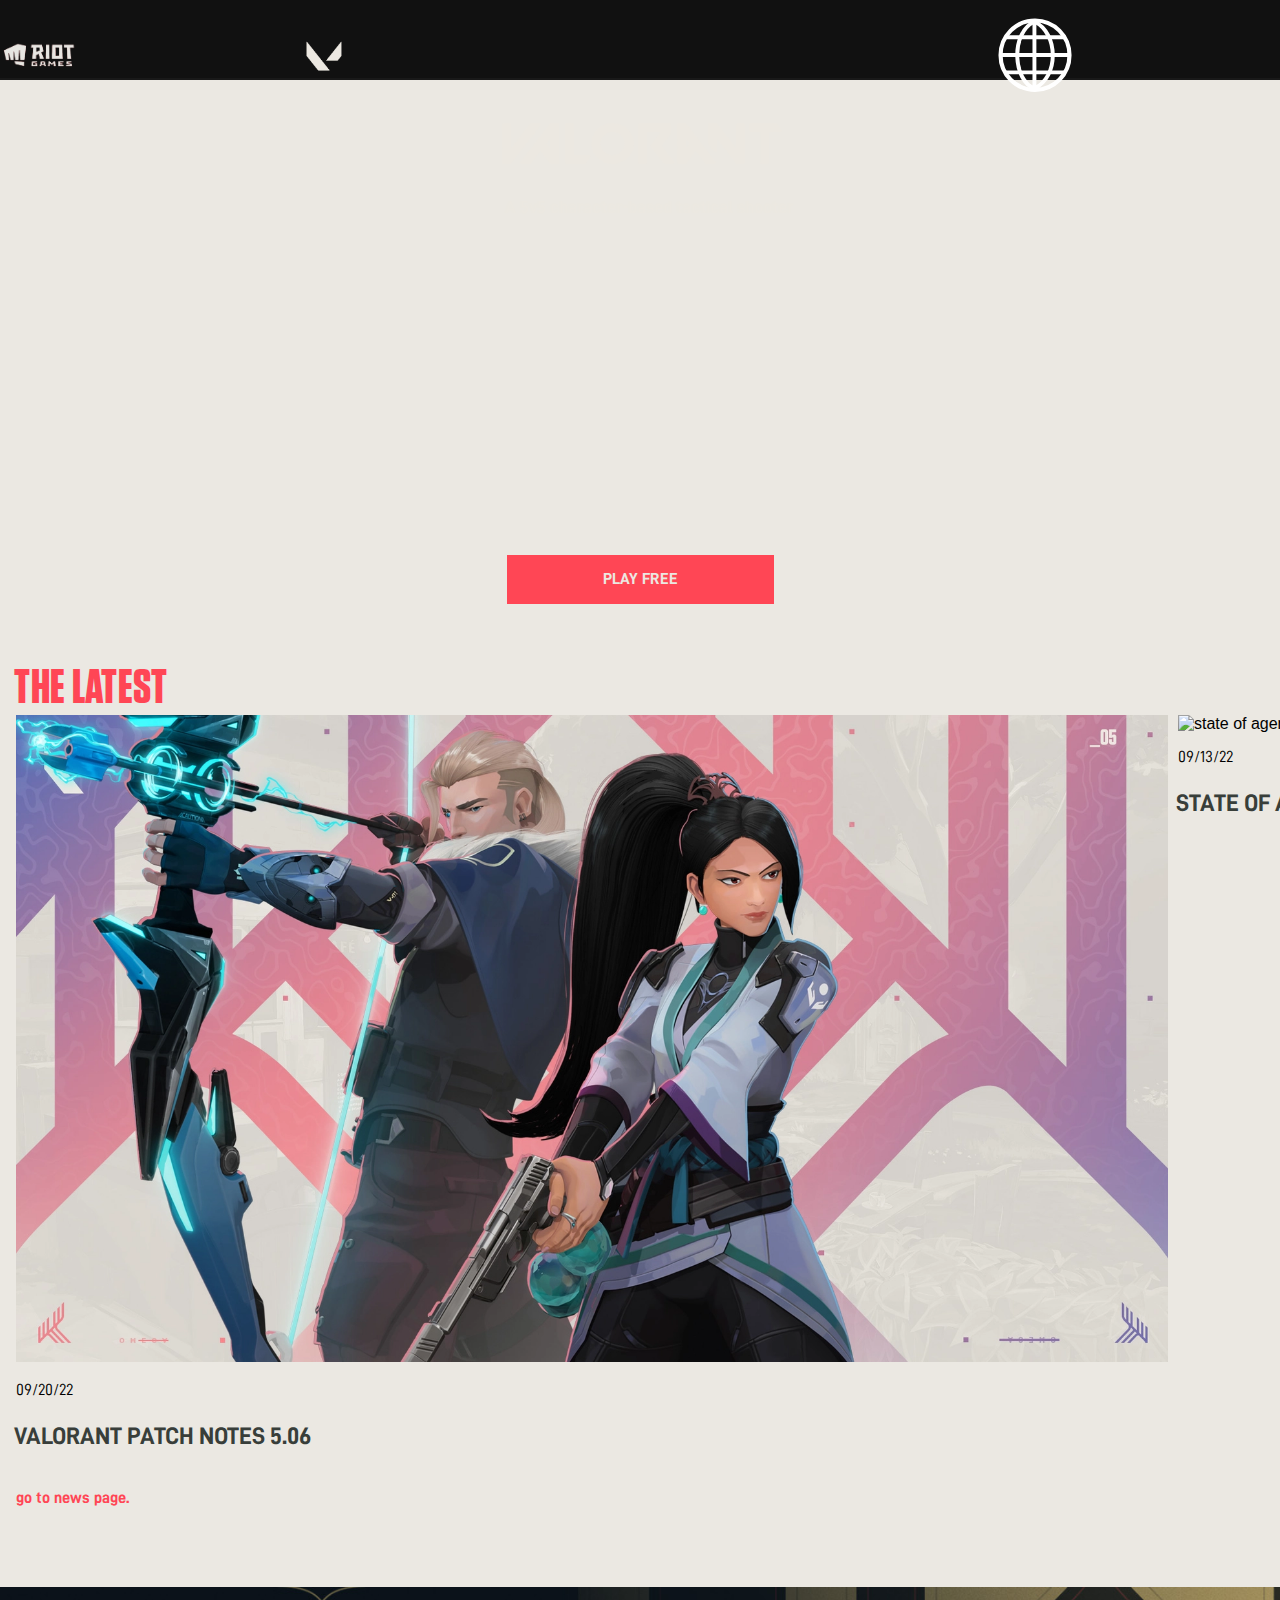
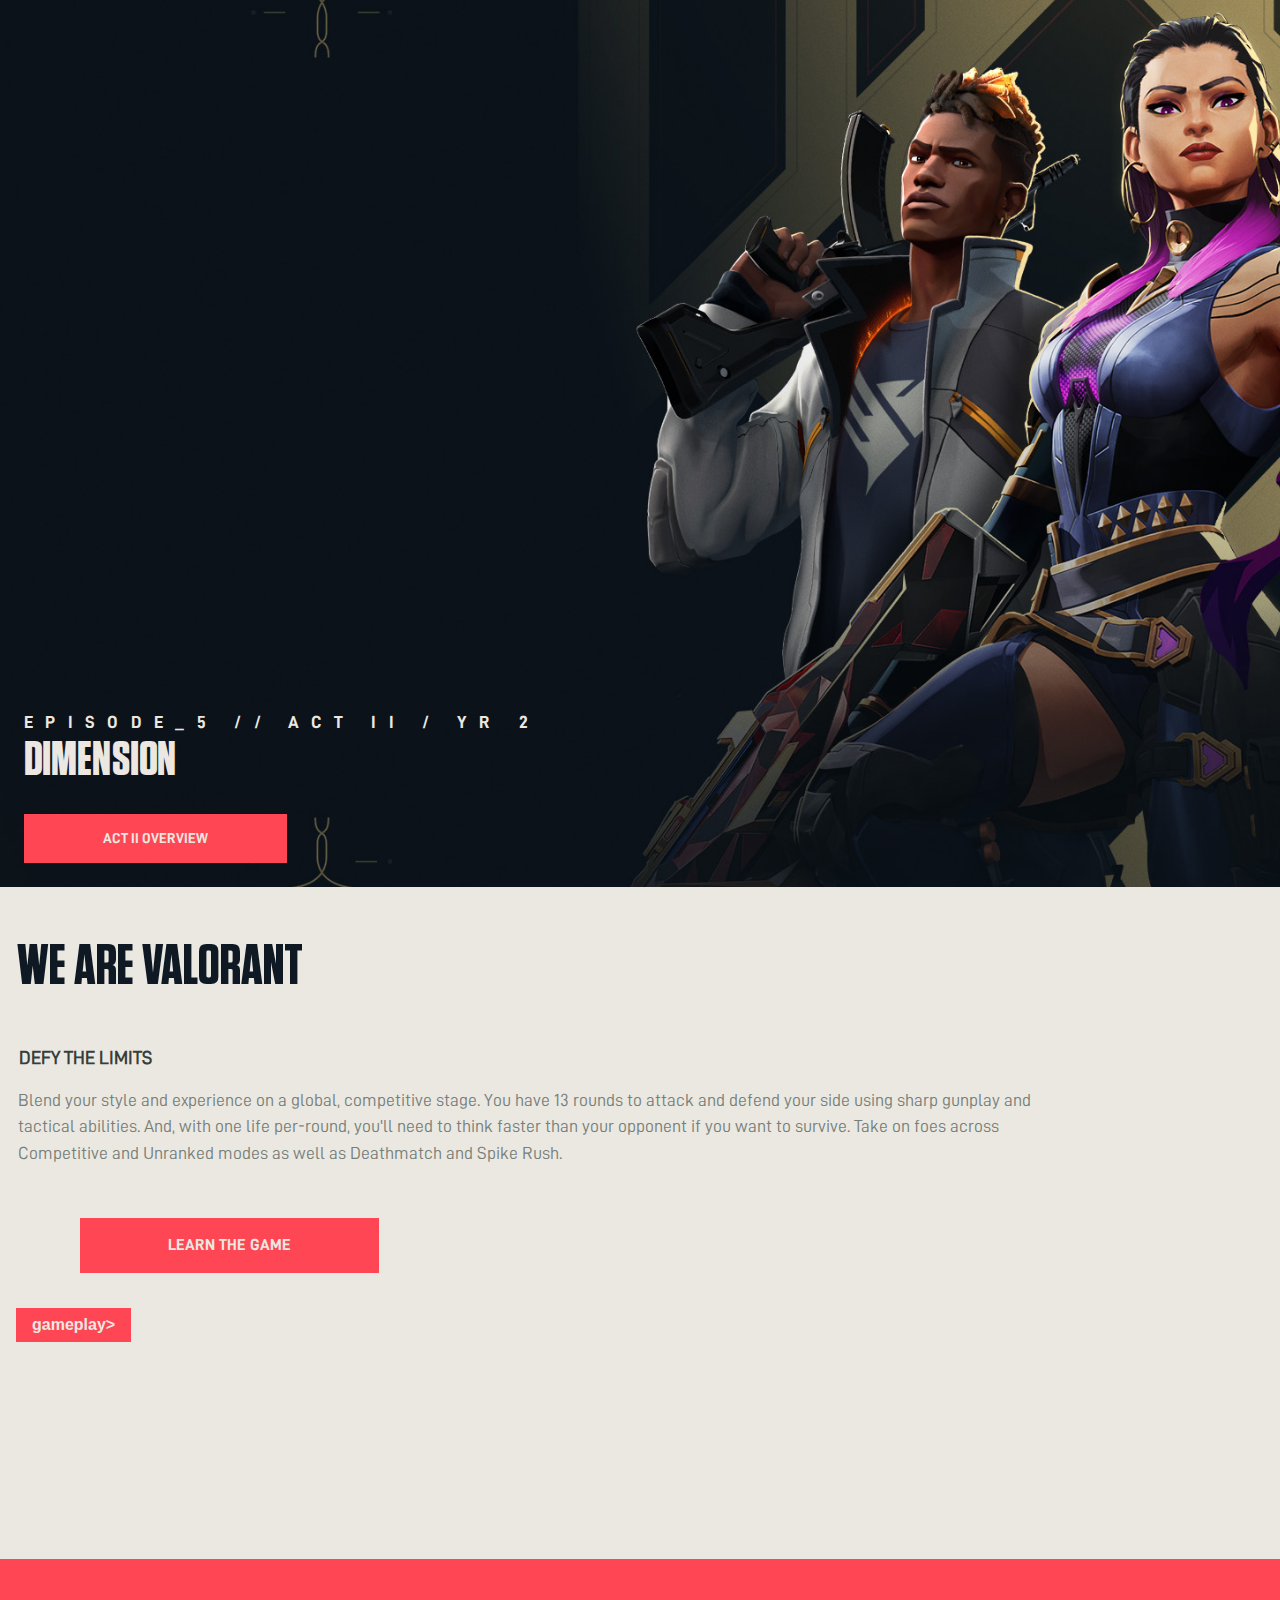
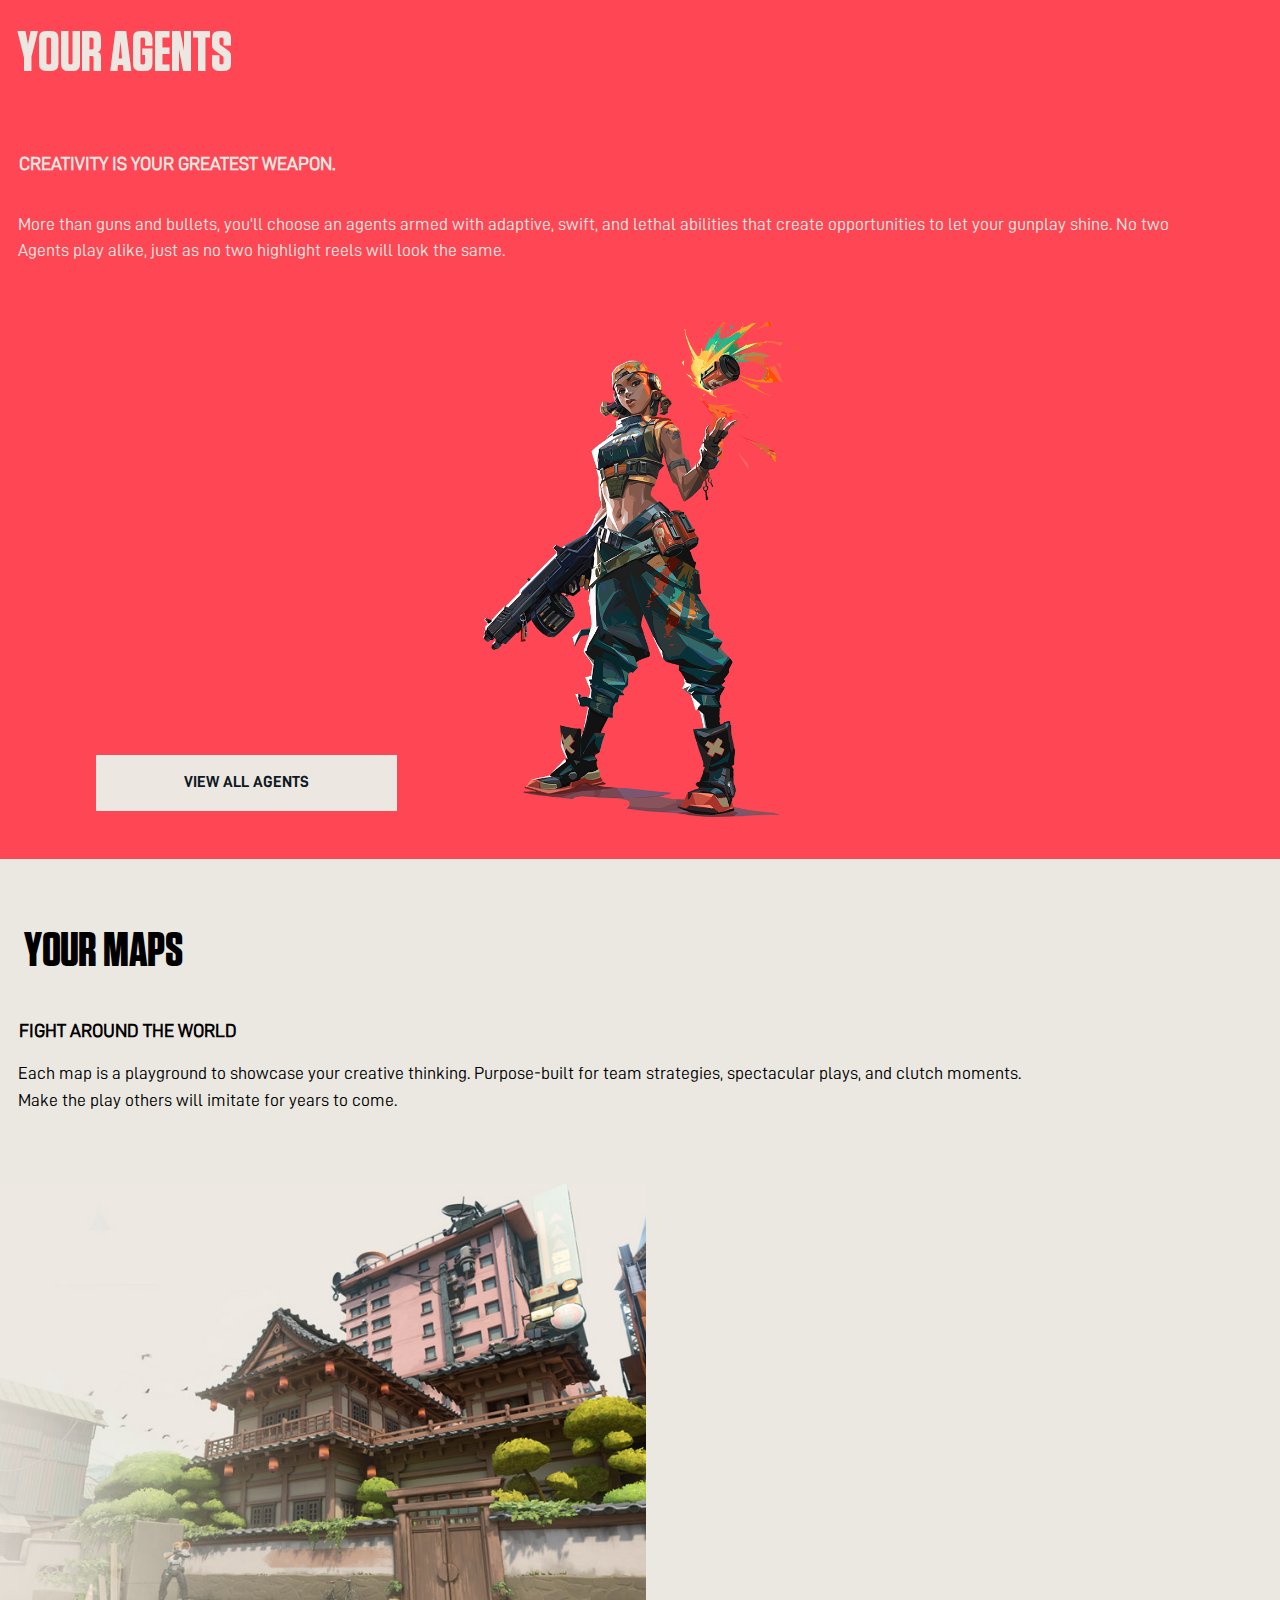
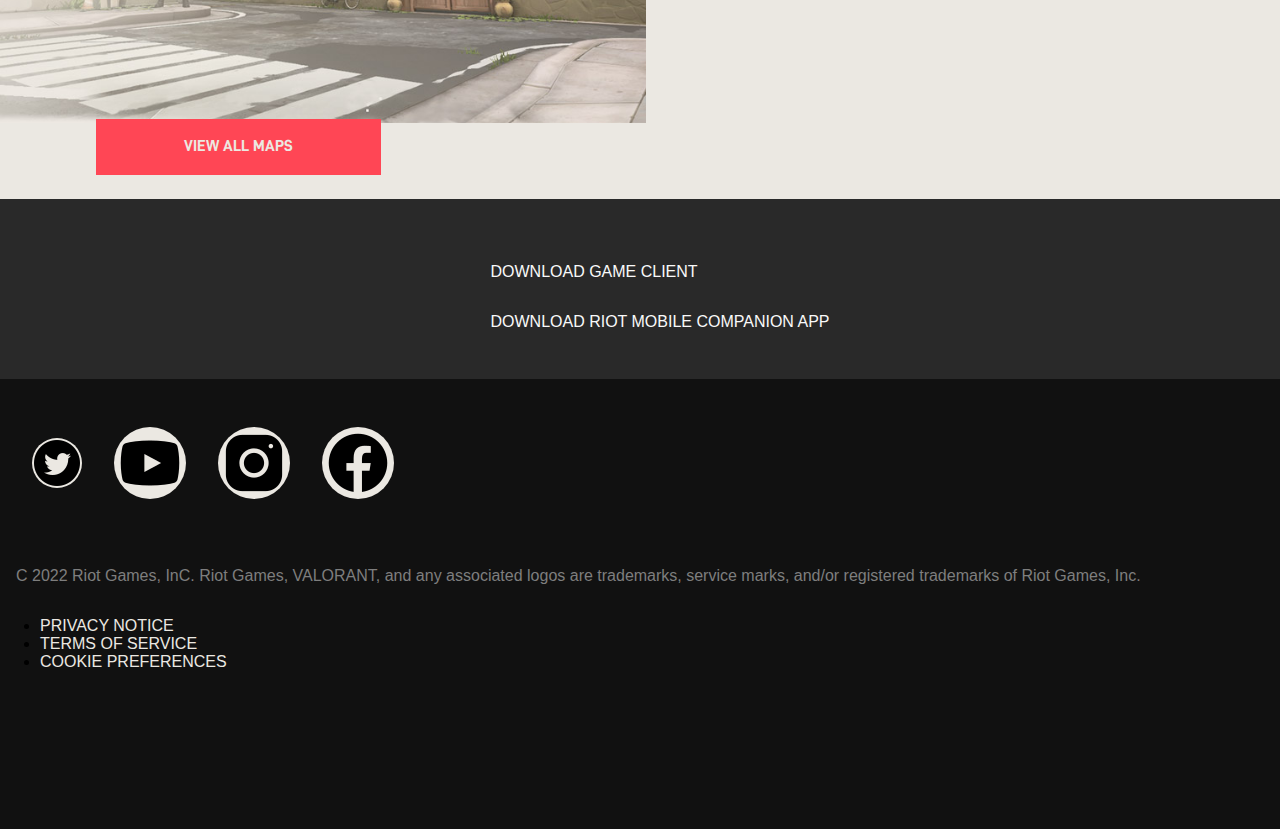
==== commit 9f283eb4: "Add files via upload" ====
--- a/index.html
+++ b/index.html
@@ -7,7 +7,6 @@
 	<meta name="viewport" content="width=device-width, initial-scale=1">
 	
 	<link href="styles/style.css" rel="stylesheet">
-    <script src="script.js"></script>
 	<link rel="icon" type="image/svg+xml" href="images/favicon.svg">
 	<title>Playvalorant</title>
 </head>
@@ -17,7 +16,7 @@
             <ul>
                 <li>
                     <a href="#">
-                        <img src="images/riot-logo.png" alt="home">
+                        <img src="images/riot2.png" alt="home">
                     </a>
                 </li>                
                 <li>  
@@ -30,15 +29,14 @@
                         <img src="images/globe.svg" alt="globe icon">
                    </a>
                </li>
-             
-            </ul>
-
-            <button><img src="images/menu.png" alt="menu icon"></button>
-
-            </div>
-    	    <ul class="link">
+               <li>
+                    <button><img src="images/menu.png" alt="menu icon"></button>
+               </li>
+            </ul>
+
+    	    <ul>
 		    	<li>
-                    <a href='url'>GAME INFO</a>
+                    <a href='#'>GAME INFO</a>
                         <ul>
                             <li>
                                 <a href="https://playvalorant.com/en-us/agents/">AGENTS</a>
@@ -63,7 +61,7 @@
                 </li>
            
                     <li>
-                        <a href='url'>SUPPORT</a>
+                        <a href='#'>SUPPORT</a>
                         <ul>
                             <li>
                                 <a href='https://playvalorant.com/en-us/specs/'>SPECS</a>
@@ -127,9 +125,9 @@
             
             <ul>
                 <li>
-                    <img src="https://images.contentstack.io/v3/assets/bltb6530b271fddd0b1/blta69c28430d2cfbfe/631b71dc6d41f755ad5365f1/Val_Banner_State-of-the-Agents_1920x1080.jpg?auto=webp&disable=upscale&width=963" alt="state of agents - sept. 2022">            
-                    <p>09/13/22</p>
-                    <h3>STATE OF AGENTS - SEPT. 2022</h3>
+                    <img src="images/sagesova.webp" alt="photo of the agents sova and sage">            
+                    <p>09/20/22</p>
+                    <h3>VALORANT PATCH NOTES 5.06</h3>
                 </li>
             
                 <li>
@@ -209,6 +207,8 @@
 
    <footer>
 
+    <section class="social">
+
         <ul>
             <li>
                 <a href='https://twitter.com/playvalorant'>
@@ -233,19 +233,34 @@
             </li>
             
         </ul>
-    </section>
-
-<a href="https://www.riotgames.com/en"></a>
-
-<p>C 2022 Riot Games, InC. Riot Games, VALORANT, 
-    and any associated logos are trademarks, service marks, 
-    and/or registered trademarks of Riot Games, Inc.</p>
-
-    <a href="https://www.riotgames.com/en/privacy-notice">PRIVACY NOTICE</a>
-<a href="https://www.riotgames.com/en/terms-of-service">TERMS OF SERVICE</a>
-<a href="">COOKIE PREFERENCES</a>
+        </section>
+
+<section class="copyright">
+
+    <a href="https://www.riotgames.com/en"></a>
+
+    <p>C 2022 Riot Games, InC. Riot Games, VALORANT, 
+        and any associated logos are trademarks, service marks, 
+        and/or registered trademarks of Riot Games, Inc.</p>
+</section>
+
+<section class="service">
+    <ul>
+        <li>
+            <a href="https://www.riotgames.com/en/privacy-notice">PRIVACY NOTICE</a>
+        </li>
+        <li>
+            <a href="https://www.riotgames.com/en/terms-of-service">TERMS OF SERVICE</a>
+        </li>
+        <li>
+            <a href="">COOKIE PREFERENCES</a>
+        </li>
+    </ul>
+
+</section>
 
    </footer>
+   <script src="scripts/script.js"></script>
 </body>
 	
 </html>
--- a/styles/style.css
+++ b/styles/style.css
@@ -93,6 +93,12 @@
 /* jouw code */
 
 /* HEADER */
+
+header {
+	position: sticky;
+	top: 0;
+	z-index: 1000;
+}
 
 nav {
 	order: -1;
@@ -109,6 +115,16 @@
 
 }
 
+nav li img {
+	width: 5em;
+}
+
+header nav ul {
+	display: grid;
+	grid-template-columns: 2fr 5fr 1fr 1fr;
+	list-style-type: none;
+	padding: 0;
+}
 
 nav a:active {
 	text-decoration: none;
@@ -128,10 +144,14 @@
 	align-items: center;
 	position: relative;
 	padding: 2em;
-}
-
-
-
+	width: 100%;
+}
+
+
+nav button {
+	background-color: transparent;
+	border: none;
+}
 
 
 nav button img {
@@ -147,38 +167,45 @@
 }
 
 
-.link {
-	
-	margin: 0;
-	padding: 4em 1em 0;
-	list-style: none;
-
-	display: flex;
-	flex-wrap: wrap;
-	gap: 1em;
-	align-content: start;
-
-	background-color: #1f1f1f;
-
+nav ul:nth-of-type(2) {
+	
 	position: fixed;
 	left: 0;
 	right: 0;
 	top: 0;
 	bottom: 0;
-
-	transform:translatex(100%);
+	margin: 0;	
+	display: flex;
+	flex-direction: column;
+	flex-wrap: wrap;
+	align-content: start;
+	background-color: #1f1f1f;
+	list-style: none;
+	text-align: center;
+	
+
+	transform:translateX(100%);
 
 	transition:transform .3s;
 
 }
 
-.link li {
+nav ul:nth-of-type(2) li {
 	flex-basis:9em;
   	flex-grow:1;
-}
-
-nav.toonMenu ul {
-	transform:translatex(0);
+	text-align: left;
+}
+
+nav ul:nth-of-type(2).toonMenu {
+	transform:translateX(0);
+}
+
+nav ul:nth-of-type(2) li:first-of-type ul.toonSubMenu {
+	display: flex;
+}
+
+nav ul:nth-of-type(2) li:first-of-type ul {
+	display: none;
 }
 
 nav a:active {
@@ -186,7 +213,7 @@
 }
 
 
-@media (min-width:1025px) {
+ @media (min-width:1025px) {
 
 	nav {
 		order:0;
@@ -214,6 +241,11 @@
 		background: none;
 	}
 
+	/*nav ul:nth-of-type(2) {
+		transform: translate(0);
+	} 
+	*/
+
 	nav li {
 		flex-basis: unset;
 		flex-grow: unset;
@@ -228,7 +260,7 @@
 		flex-direction: column;
 	}
 
-}
+} 
 
 
 
@@ -389,7 +421,7 @@
 
 .latest h2 {
 	position: relative;
-	z-index: 2;
+	z-index: 1;
     color: #ff4655;
 	margin-left: 0.3em;
 	margin-bottom: -0.4em;
@@ -541,7 +573,7 @@
 
 	height: 100vh;
 	background-color: #ff4655;
-	margin-bottom: 10em;
+	margin-bottom: 4em;
 	padding-top: 1em;
 	position: relative;
 	display: flex;
@@ -597,6 +629,7 @@
 .maps {
 	position: relative;
 	height: 100vh;
+	margin-bottom: -1.5em;
 }
 
 .maps p {
@@ -642,27 +675,234 @@
 
 /*DOWNLOAD*/
 
-.download li {
+.download {
+	position: relative;
+	display: flex;
+	flex-direction: column;	
+	align-items: center;
+	background-color: #292929;
+	padding: 2em;
+	margin-bottom: -1em;
+}
+
+.download a {
 	color: #f9f9f9;
 	font-family: Arial, Helvetica, sans-serif;
-	background-color: #292929;
+	display: flex;
+	padding: 1em 0em;
 	text-align: center;
 	list-style-type: none;
 	text-decoration: none;
 }
 
 .download li {
+	font-family: 'din';
 	text-decoration: none;
+	list-style: none;
+	
 }
 
 
 /* FOOTER */
 
-footer li {
+footer {
+	background-color: #111;
+	height: 50vh;
+	position: relative;
+	
+}
+
+
+/*SOCIAL*/
+.social {
+	position: relative;
+	display: flex;
+}
+
+.social ul {
+
+display: flex;
+align-items: center;
+position: relative;
+padding: 2em;
+gap: 2em;
+white-space: nowrap;
+}
+
+
+
+.social li {
 	list-style: none;
-}
-
-footer li img {
-	background: #768079
-}
-
+
+	display: flex;
+	flex-direction: row;
+
+}
+
+.social li img {
+	background: #EBE8E2;
+	border-radius: 50%;
+}
+
+
+
+/*COPYRIGHT*/
+.copyright {
+	position: relative;
+	display: flex;
+}
+
+.copyright p {
+	color: #7E7E7E;
+	font-family: Arial, Helvetica, sans-serif;
+	
+	
+
+}
+
+.service {
+	display: flex;
+	position: relative;
+}
+
+.service a {
+	color:#EBE8E2;
+	list-style: none;
+	display: flex;
+	flex-direction: row;
+}
+
+
+/* SELECT */
+
+.select {
+	background-image: url('../images/bg-agent.jpeg');
+	display: flex;
+	flex-direction: column;
+	height: 50vh;
+	position: relative;
+	align-items:center;
+	
+
+}
+
+.select ul {
+	display: flex;
+	overflow-x: scroll;
+	list-style: none;
+	padding-left: 0;
+	gap: 10px;
+}
+
+.select h2 {
+	color: #EBE8E2;
+}
+
+.select h2:nth-of-type(3) {
+	color: #ff4655;
+}
+
+.select img {
+	height: 25em;
+	width: auto;
+	margin: auto;
+	align-items: center;
+	position: absolute;
+	z-index: 1;
+	margin-top: 5em;
+}
+
+/*BIOGRAPHY*/
+
+.biography {
+	display: flex;
+	flex-direction: column;
+}
+
+
+
+.biography h2 {
+	margin-bottom: 0em;
+}
+
+.biography p {
+	width: 80%;
+	color: #768079;
+	line-height: 1.5em;
+	font-size: 1em;
+}
+
+
+
+/* ABILITIES */
+
+.abilities {
+	display: grid;
+	grid-template-columns: repeat(4, 1fr);
+  }
+  
+  .abilities h2 {
+	  width: 80vh;
+  }
+
+  .abilities h2, .abilities div, .abilities ul {
+	grid-column-start: 1;
+	grid-column-end: 3;
+  }
+  
+  .abilities ul {
+	list-style-type: none;
+	padding: 0;
+  }
+  
+  .abilities ul li {
+	display: none;
+  }
+  
+	.abilities ul li.active {
+	display: block;
+	border: 3em, black;
+  }
+  
+  .abilities video {
+	max-width: 400px;
+	grid-column-start: 3;
+	grid-column-end: 5;
+	grid-row-start: 1;
+	grid-row-end: 4;
+	justify-content: center;
+	aspect-ratio: 16 / 9;
+
+  }
+
+  .abilities h3 {
+	  font-family: 'din bold';
+  }
+
+  .abilities img {
+	  width: 4em;
+  }
+
+  /*CONTENT*/
+
+  .content {
+	  padding: 1em 4em 5em 1em;
+	  display: flex;
+	  flex-direction: column;
+  }
+
+  .content h2 {
+	  align-items: left;
+  }
+
+
+  .content img {
+	  width: 80vh;
+	  padding-left: 1em;
+  }
+
+  .content h4 {
+	color: rgb(189, 188, 183);
+	margin-bottom: -1em;
+  }
+
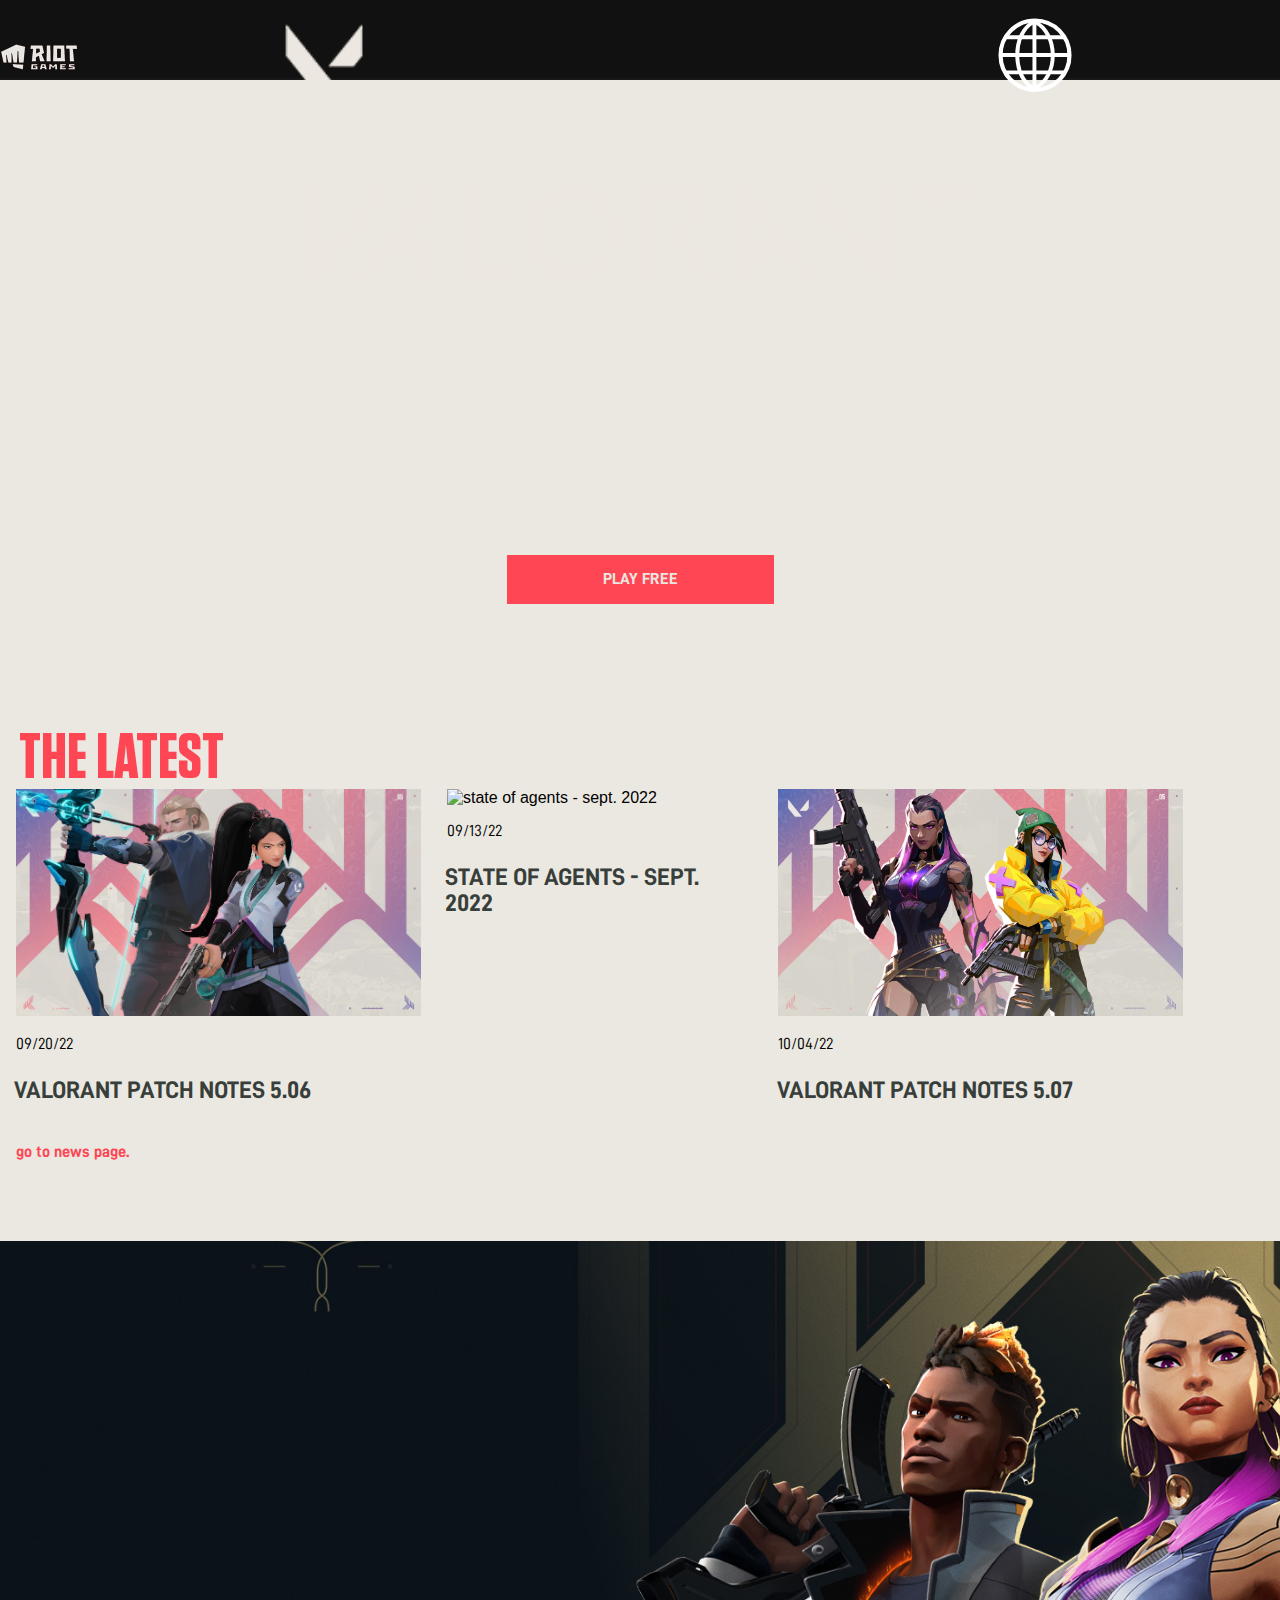
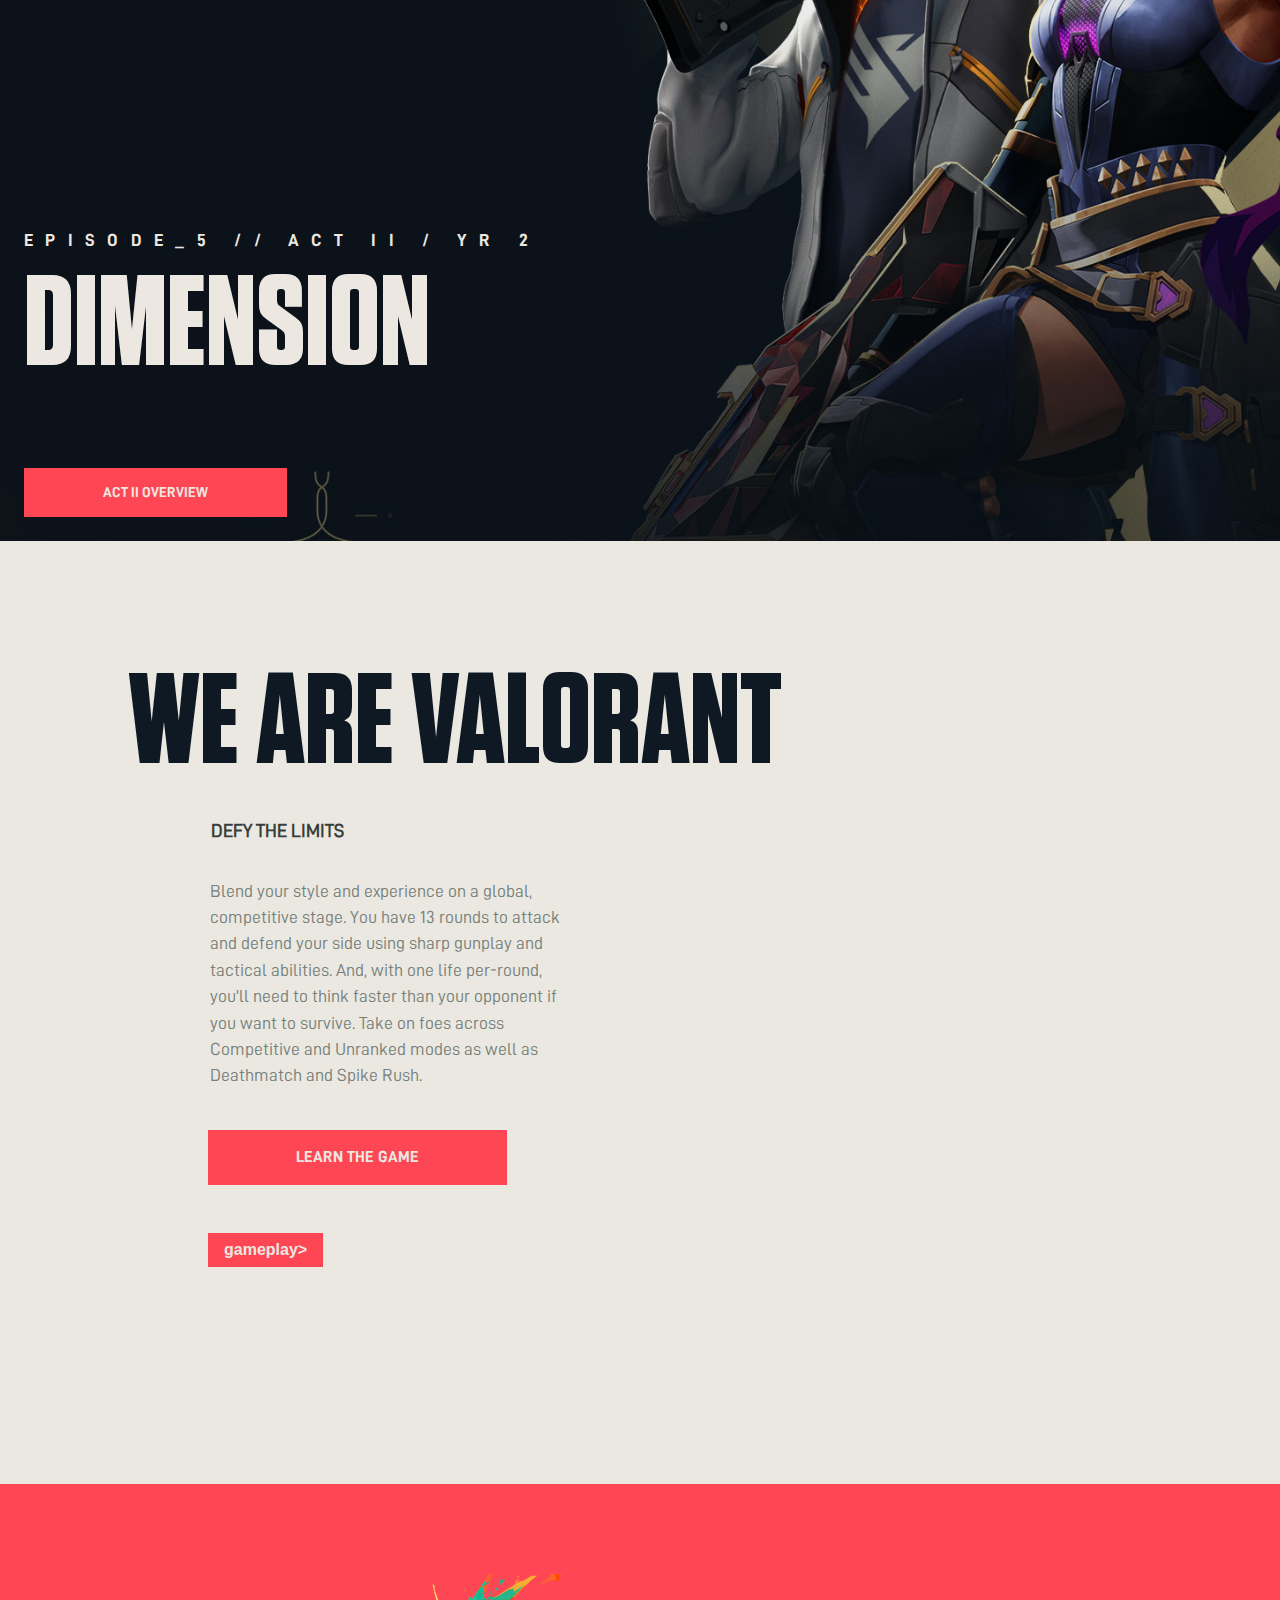
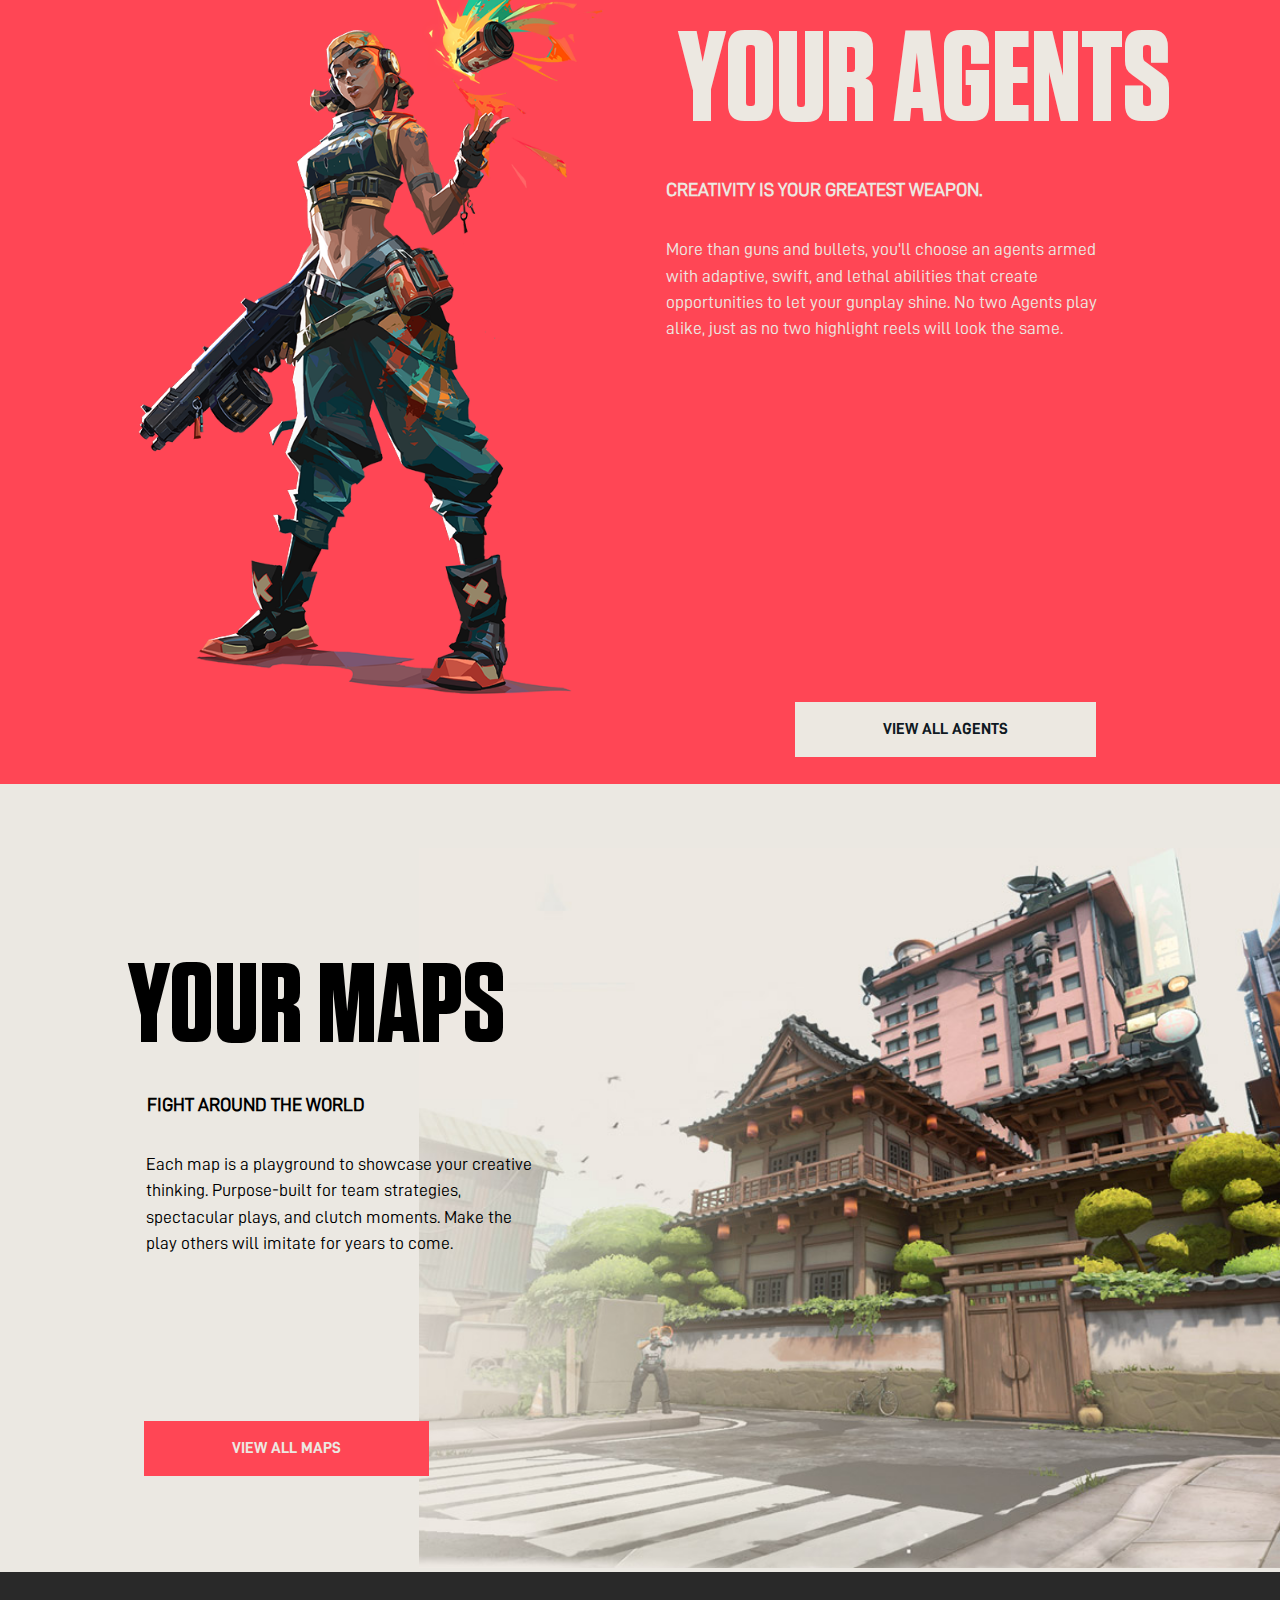
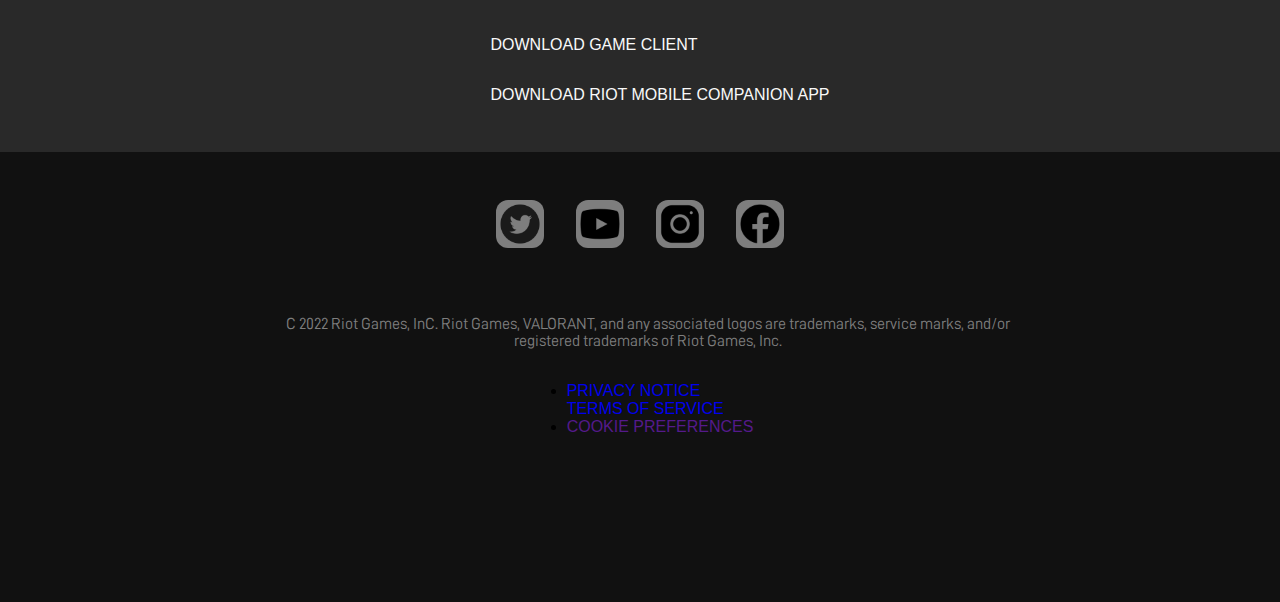
==== commit 43bfd934: "Add files via upload" ====
--- a/index.html
+++ b/index.html
@@ -3,7 +3,7 @@
 	
 <head>
 	<meta charset="UTF-8">
-	<meta name="author" content="jouw naam">
+	<meta name="author" content="Nienke">
 	<meta name="viewport" content="width=device-width, initial-scale=1">
 	
 	<link href="styles/style.css" rel="stylesheet">
@@ -16,12 +16,12 @@
             <ul>
                 <li>
                     <a href="#">
-                        <img src="images/riot2.png" alt="home">
+                        <img src="images/riot4.png" alt="home">
                     </a>
                 </li>                
                 <li>  
-                    <a href="#">
-                        <img src="images/logo.png" alt="valorant logo">
+                    <a href="index.html">
+                        <img src="images/valo.png" alt="valorant logo">
                     </a>
                 </li>
                <li>
@@ -134,6 +134,12 @@
                     <img src="https://images.contentstack.io/v3/assets/bltb6530b271fddd0b1/blta69c28430d2cfbfe/631b71dc6d41f755ad5365f1/Val_Banner_State-of-the-Agents_1920x1080.jpg?auto=webp&disable=upscale&width=963" alt="state of agents - sept. 2022">            
                     <p>09/13/22</p>
                     <h3>STATE OF AGENTS - SEPT. 2022</h3>
+                </li>
+
+                <li>
+                    <img src="images/reynakilljoy.webp" alt="drawing of the agent phoenix">
+                    <p>10/04/22</p>
+                    <h3>VALORANT PATCH NOTES 5.07</h3>
                 </li>
             </ul>
            
@@ -161,8 +167,9 @@
             if you want to survive. Take on foes across 
             Competitive and Unranked modes as well as Deathmatch 
             and Spike Rush.</p>
+            <div class="a-container">
             <a href="https://playvalorant.com/en-us/news/announcements/beginners-guide/">LEARN THE GAME</a>
-
+            </div>
             
             <div class="video-container2">
                 <h4>gameplay></h4>
@@ -180,7 +187,9 @@
             create opportunities to let your gunplay shine. No two
             Agents play alike, just as no two highlight reels will look the same.</p>
             <img src="images/raze.png" alt="raze">
-            <a href="https://playvalorant.com/en-us/agents/">VIEW ALL AGENTS</a>
+            <div class="a-container2">
+            <a href="index2.html">VIEW ALL AGENTS</a>
+            </div>
         </section>  
 
         <section class="maps">
@@ -207,12 +216,12 @@
 
    <footer>
 
-    <section class="social">
+        <section class="social">
 
         <ul>
             <li>
                 <a href='https://twitter.com/playvalorant'>
-                    <img src="images/twitter.png" alt="twitter icon">
+                    <img src="images/icons8-twitter-circled-75.png" alt="twitter icon">
                 </a>
             </li>
 
@@ -233,18 +242,18 @@
             </li>
             
         </ul>
-        </section>
-
-<section class="copyright">
+       </section>
+
+
 
     <a href="https://www.riotgames.com/en"></a>
 
     <p>C 2022 Riot Games, InC. Riot Games, VALORANT, 
         and any associated logos are trademarks, service marks, 
         and/or registered trademarks of Riot Games, Inc.</p>
-</section>
-
-<section class="service">
+
+
+
     <ul>
         <li>
             <a href="https://www.riotgames.com/en/privacy-notice">PRIVACY NOTICE</a>
@@ -257,7 +266,7 @@
         </li>
     </ul>
 
-</section>
+
 
    </footer>
    <script src="scripts/script.js"></script>
--- a/styles/style.css
+++ b/styles/style.css
@@ -380,18 +380,18 @@
 	
 }
 
-.intro button:active {
-	position: absolute;
-	left: 2em;
-	right: 2em;	
-	padding: 1.2em 2.5em;
+.intro button:hover {
+	padding: 1em 6em;
 	font-family: "din bold";
 	text-align: center;
 	background-color: #0f1923;
 	border: none;
 	color: #ece8e1;
 	font-size: 1em;	
-}
+	
+}
+
+
 
 /* LATEST */
 
@@ -502,13 +502,29 @@
 	font-size: 0.9em;	
 }
 
+.dimension a:hover {
+	background-color: #0f1923;
+}
+
 /*VALORANT*/
 
 .valorant {
 	margin-bottom: 17em;
 	color: #383e3a;
-}
-
+	position: relative;
+}
+
+.a-container {
+	position: absolute;
+    top: 0;
+    left: 0;
+    right: 0;
+    bottom: 27px;
+    display: flex;
+    flex-direction: column;
+    align-items: center;
+    justify-content: flex-end;
+}
 
 .valorant h2 {
 	color: #0f1923;
@@ -523,12 +539,11 @@
 	font-size: 1.1em;
 	line-height: 1.5em;
 	width: 80%;
-	margin-bottom: 4em;
+	margin-bottom: 7em;
 }
 
 .valorant a {
-	text-decoration: none;
-	margin-left: 5em;
+	text-decoration: none;	
 	padding: 1.2em 5.5em;
 	font-family: "din bold";	
 	text-align: center;
@@ -536,7 +551,11 @@
 	border: none;
 	color: #ece8e1;
 	font-size: 1em;	
-	margin-bottom: 1em;
+	
+}
+
+.valorant a:hover {
+	background-color: #0f1923;
 }
 
 .video-container2 h4 {
@@ -551,7 +570,6 @@
 
 
 .video-container2 {
-	margin-top: 2em;
 	display: flex;
 	position: relative;
 	justify-content: center;
@@ -560,7 +578,7 @@
 
 .valorant video {
 	min-height: 1em;
-	height: 25vh;
+	height: 30vh;
 	aspect-ratio: 16 / 9;
 	position: absolute;
 	z-index: -1;
@@ -570,7 +588,6 @@
 /*AGENTS*/
 
 .agents {
-
 	height: 100vh;
 	background-color: #ff4655;
 	margin-bottom: 4em;
@@ -612,9 +629,11 @@
 	border: none;
 	color: #0f1923;
 	font-size: 1em;
-	position: absolute;
-	left: 6em;
-	bottom: 3em;
+}
+
+.agents a:hover {
+	background-color: #0f1923;
+	color: #ece8e1
 }
 
 .agents img {
@@ -622,6 +641,21 @@
  margin: auto;
  align-items: center;
 }
+
+.a-container2 {
+	position: absolute;
+    top: 0;
+    left: 0;
+    right: 0;
+    bottom: 27px;
+    display: flex;
+    flex-direction: column;
+    align-items: center;
+    justify-content: flex-end;
+}
+
+
+
 
 
 /*maps*/
@@ -638,14 +672,14 @@
 	line-height: 1.5em;
 	width: 80%;
 	margin-bottom: 4em;
+	
 }
 
 .maps a {
 	text-decoration: none;
 	margin-left: 3em;
 	padding: 1.2em 5.5em;
-	font-family: "din bold";
-	
+	font-family: "din bold";	
 	text-align: center;
 	background-color: #ff4655;
 	border: none;
@@ -656,21 +690,15 @@
 	position: absolute;
 }
 
+
 .maps img {
 	height: 60vh;
 }
 
+
+	
 .maps a:hover {
-	text-decoration: none;
-	margin-left: 3em;
-	padding: 1.2em 5.5em;
-	font-family: "din";
-	font-weight: bold;
-	text-align: center;
-	background-color: #ece8e1;
-	border: none;
-	color: #0f1923;
-	font-size: 1em;	
+	background-color: #0f1923;
 }
 
 /*DOWNLOAD*/
@@ -717,6 +745,7 @@
 .social {
 	position: relative;
 	display: flex;
+	justify-content: center;
 }
 
 .social ul {
@@ -740,37 +769,36 @@
 }
 
 .social li img {
-	background: #EBE8E2;
-	border-radius: 50%;
-}
-
-
-
-/*COPYRIGHT*/
-.copyright {
-	position: relative;
-	display: flex;
-}
-
-.copyright p {
+	background: #7E7E7E;
+	border-radius: 25%;
+	height: 48px;
+	width: auto;
+}
+
+footer {
+	display: flex;
+	flex-direction: column;
+	align-items: center;
+}
+
+footer p {
 	color: #7E7E7E;
-	font-family: Arial, Helvetica, sans-serif;
-	
-	
-
-}
-
-.service {
-	display: flex;
-	position: relative;
-}
-
-.service a {
-	color:#EBE8E2;
+	width: 60%;
+	text-align: center;
+}
+
+
+footer ul :nth-of-type(2) {
 	list-style: none;
 	display: flex;
-	flex-direction: row;
-}
+	align-items: center;
+}
+
+footer ul:nth-of-type(2) li{
+	color: #ece8e1;
+	letter-spacing: none;
+}
+
 
 
 /* SELECT */
@@ -836,20 +864,26 @@
 
 /* ABILITIES */
 
-.abilities {
+
+  
+ 
+
+  
+	.abilities {
 	display: grid;
 	grid-template-columns: repeat(4, 1fr);
+	padding-left: 1em;
   }
   
-  .abilities h2 {
-	  width: 80vh;
-  }
-
-  .abilities h2, .abilities div, .abilities ul {
+  .abilities h2, section div, section ul {
 	grid-column-start: 1;
 	grid-column-end: 3;
   }
-  
+   
+  .abilities button:active {
+	  border: #111;
+  }
+
   .abilities ul {
 	list-style-type: none;
 	padding: 0;
@@ -859,9 +893,8 @@
 	display: none;
   }
   
-	.abilities ul li.active {
+  .abilities ul li.active {
 	display: block;
-	border: 3em, black;
   }
   
   .abilities video {
@@ -870,13 +903,22 @@
 	grid-column-end: 5;
 	grid-row-start: 1;
 	grid-row-end: 4;
-	justify-content: center;
-	aspect-ratio: 16 / 9;
-
-  }
+  }
+
+  .abilities h2 {
+	width: 80vh;
+	padding-left: 0em;
+}
 
   .abilities h3 {
 	  font-family: 'din bold';
+  }
+
+  .abilities p {
+	  font-family: 'din';
+	  color: #768079;
+	  line-height: 1.5em;
+	  contain: content;
   }
 
   .abilities img {
@@ -906,3 +948,190 @@
 	margin-bottom: -1em;
   }
 
+
+  /* MEDIA QUERIES */	
+
+
+  @media (min-width: 1035px) {
+
+
+	.intro {
+		margin-bottom: 3em;
+	}
+
+	.intro video {
+		height: 100%;
+		width: 100%
+	}
+
+	h1 {
+	
+		font-size: 8.5em;
+	}
+
+
+	main section:nth-of-type(2) ul {
+		
+		list-style: none;
+		padding-left: 0;	
+		
+	}
+	
+	main section:nth-of-type(2) li {
+		min-width: 0%;
+	}
+
+	.latest {
+	display: flex;
+    flex-direction: column;
+    align-content: flex-end;
+	}
+
+	.latest h2 {
+		margin-bottom: -2.4;
+		font-size: 4em;
+	}
+
+	.latest img {
+		width: 45vh;
+
+	}
+
+	.dimension h2{
+		font-size: 8em;
+		
+	}
+
+
+	.valorant {
+		position: relative;
+		display: flex;
+		flex-direction: column;
+		align-items: flex-start;
+		padding-left: 12em;
+	}
+
+	.valorant h3 {
+		text-align: left;
+    	width: 48%;
+    	padding-right: 9em;
+	}
+
+	.valorant p {
+		text-align: left;
+    	width: 48%;
+    	padding-right: 9em;
+	}
+
+	.valorant h2 {
+		font-size: 8em;
+		margin-left: -0.5em;
+		margin-bottom: 0;
+	}
+
+	.valorant video {
+		position: absolute;
+		left: 0;
+		top: 0;
+		right: -34em;
+		bottom: 0;
+	}
+
+	.a-container {
+		align-items: flex-start;
+		left: 13em;
+	}
+
+
+	.agents {
+	position: relative;
+    display: flex;
+    flex-direction: column;
+    align-items: flex-end;
+	}
+
+	.agents h2 {
+	font-size: 8em;
+    width: 47%;
+    margin-bottom: 0em;
+	}
+
+	.agents h3 {
+		text-align: left;
+    	width: 48%;
+    	padding-right: 9em;
+	}
+
+	.agents p {
+		text-align: left;
+    	width: 48%;
+    	padding-right: 9em;
+	}
+
+	.agents img {
+		position: absolute;
+		left: -34em;
+		top: 0;
+		right: 0;
+		bottom: 0;
+		height: 80vh;
+
+	}
+
+	.a-container2 {
+	position: absolute;
+    top: 0;
+    left: 0;
+    right: 184px;
+    bottom: 27px;
+    display: flex;
+    flex-direction: column;
+    align-items: flex-end;
+    justify-content: flex-end;
+	}
+
+	.maps {
+		position: relative;
+		display: flex;
+		flex-direction: column;
+		align-items: flex-start;
+		padding-left: 8em;
+		margin-bottom: -11em;
+	}
+
+	.maps a {
+		bottom: 17em;
+		left: 6em;
+	}
+
+	.maps h2 {
+		font-size: 7em;
+		margin-left: 0;
+		margin-bottom: 0;
+		z-index: 1;
+	}
+
+	.maps h3 {
+		text-align: left;
+    	width: 48%;
+    	padding-right: 9em;
+		z-index: 1;
+	}
+
+	.maps p {
+		text-align: left;
+    	width: 48%;
+    	padding-right: 9em;
+		z-index: 1;
+	}
+
+	.maps img {
+		position: absolute;
+		height: 80vh;
+		right: 0;
+		
+	}
+
+
+
+}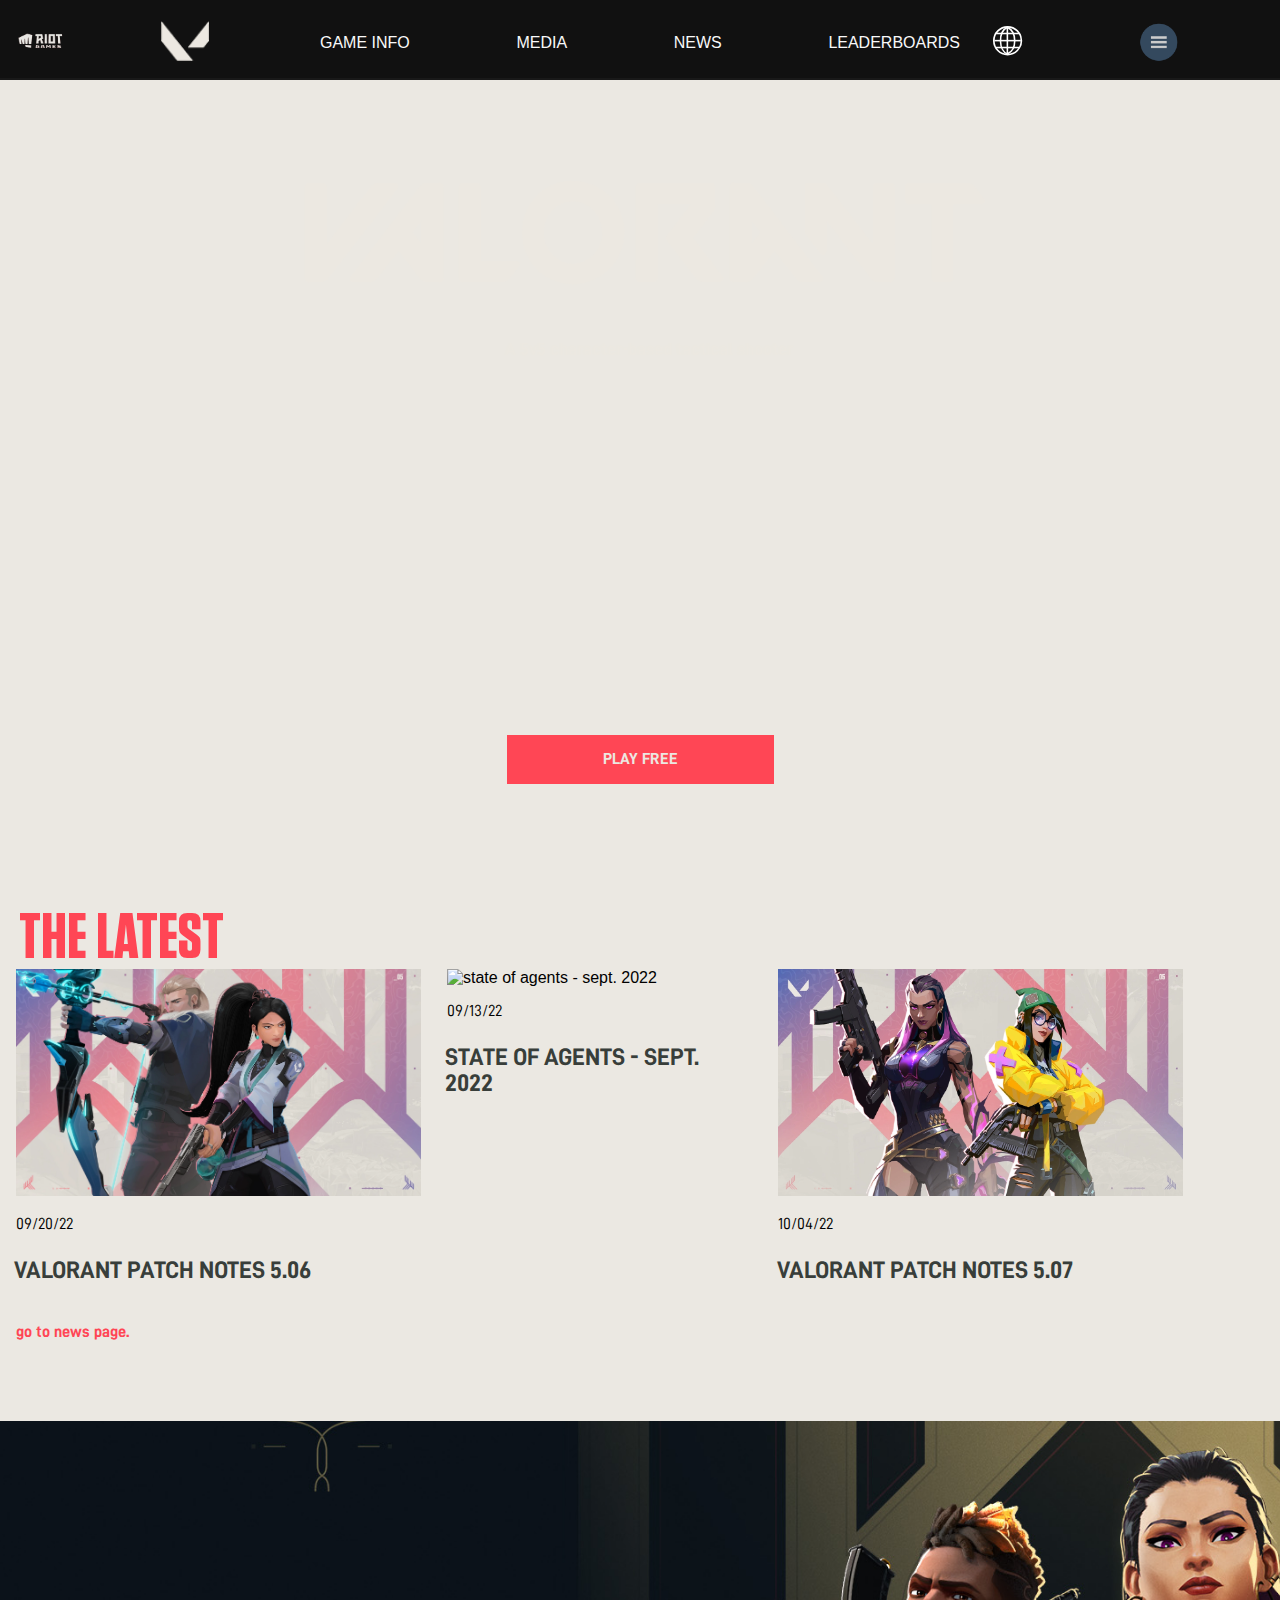
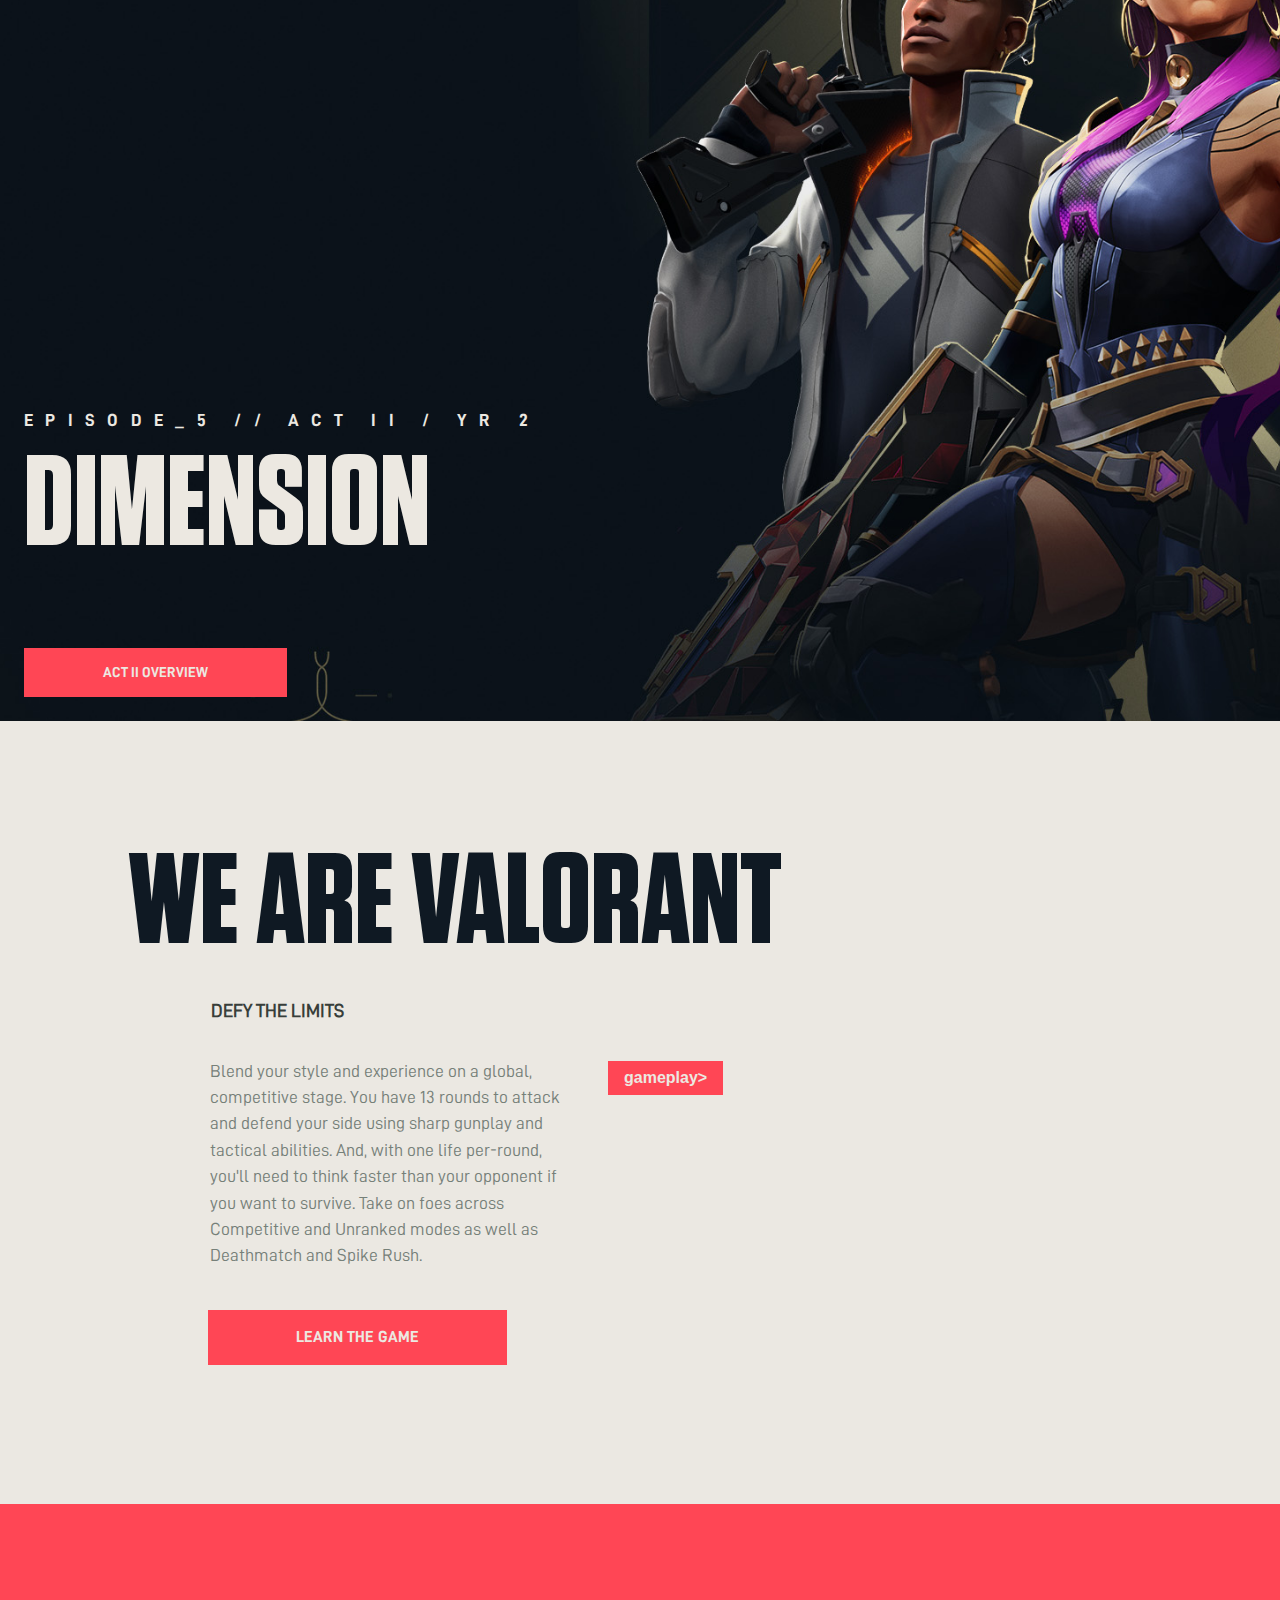
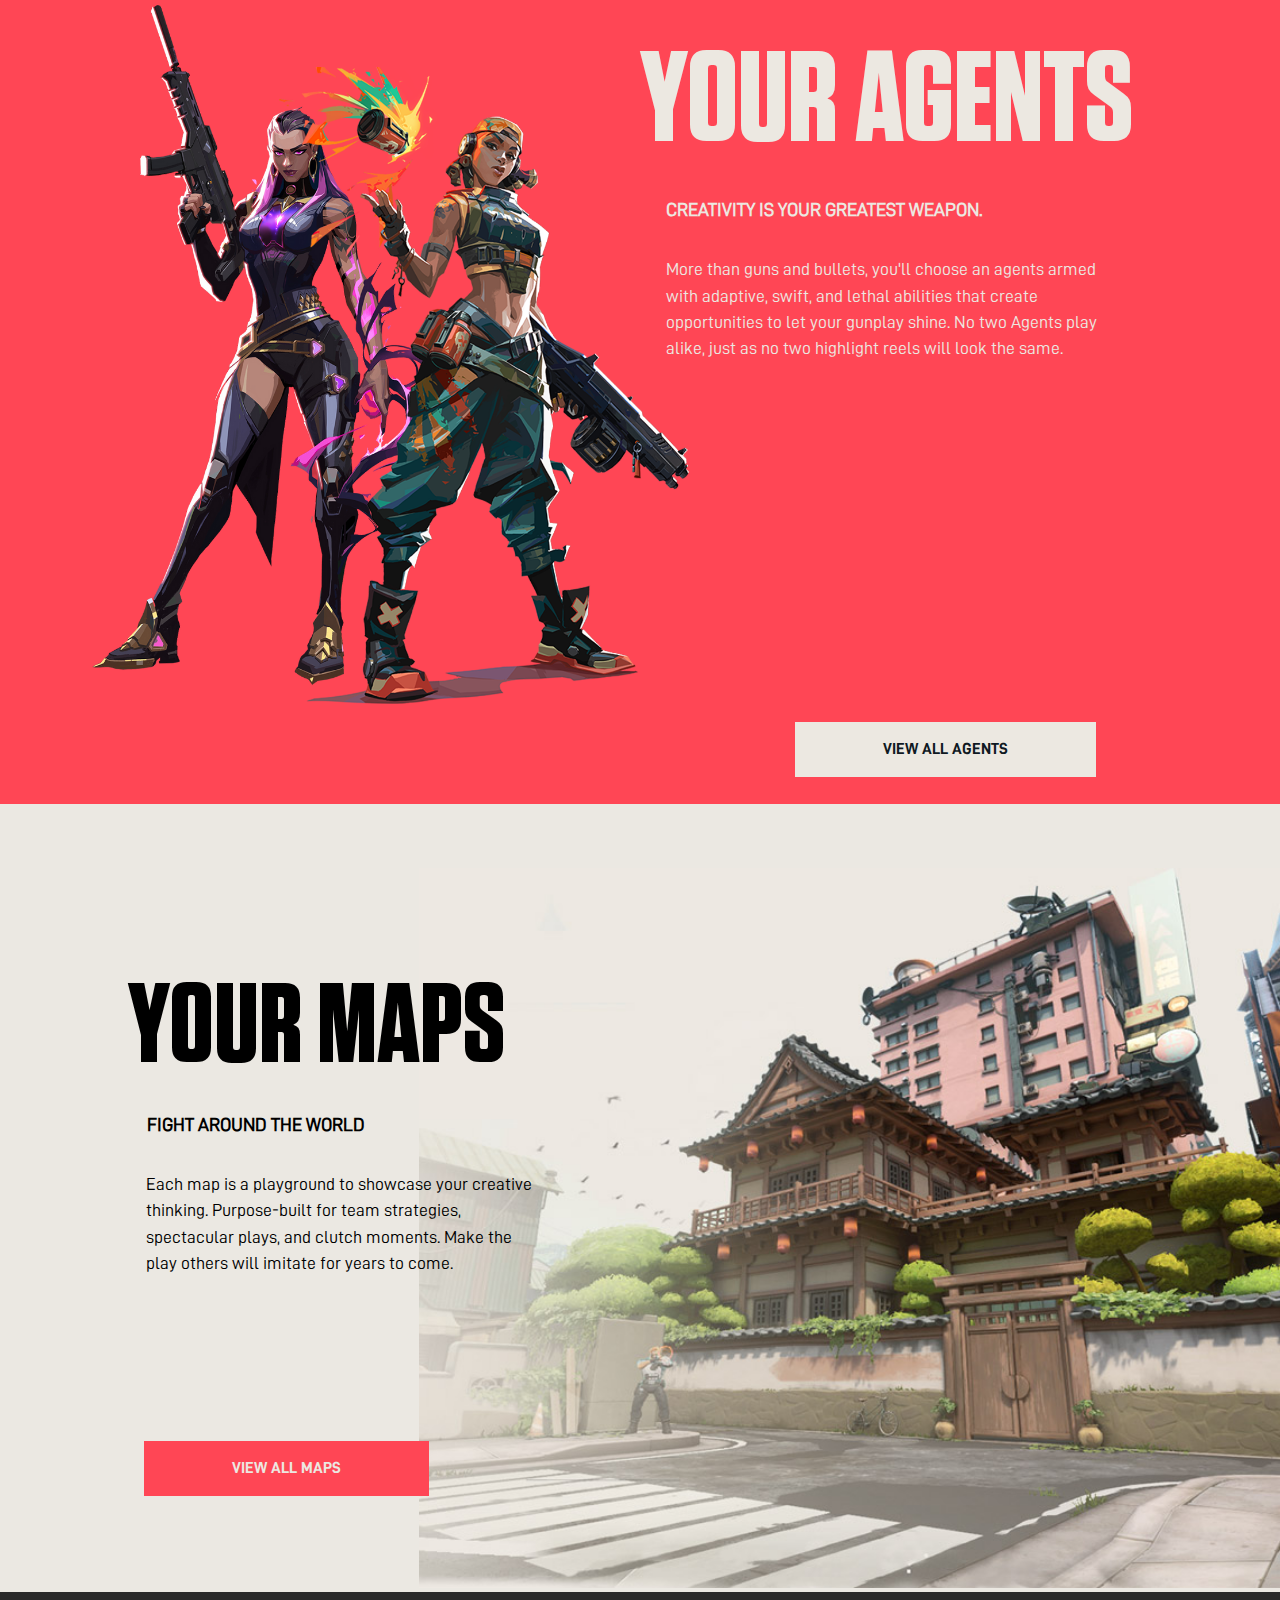
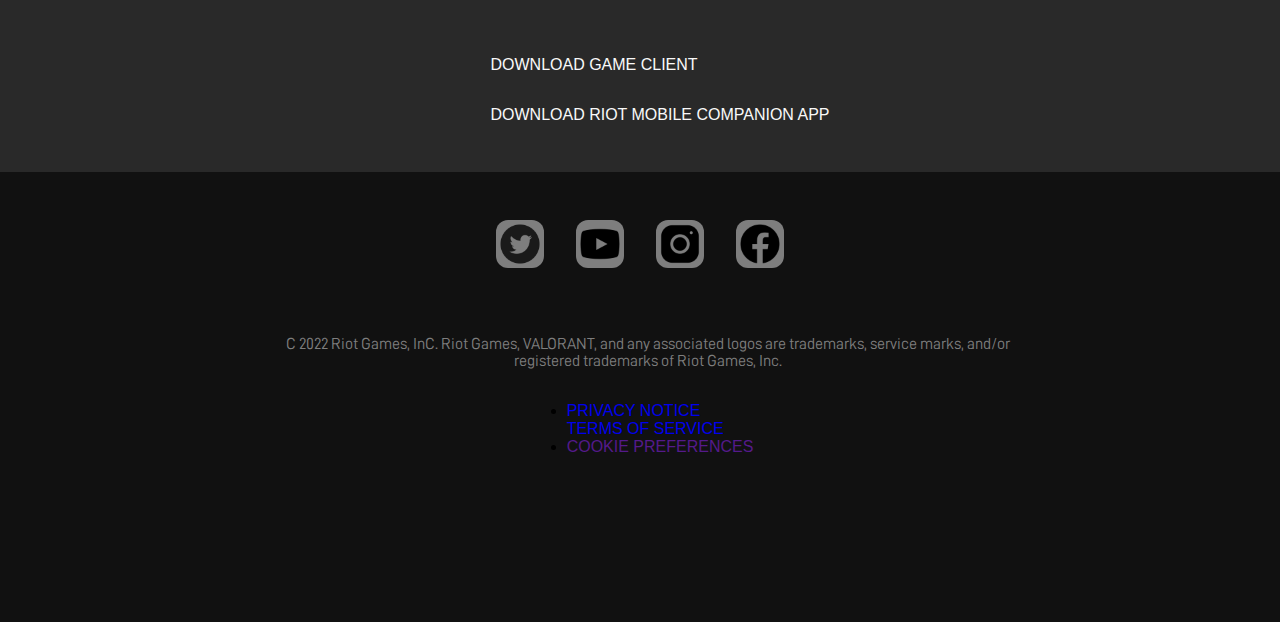
==== commit 411fa064: "Add files via upload" ====
--- a/index.html
+++ b/index.html
@@ -14,17 +14,33 @@
    <header>
     	<nav>
             <ul>
-                <li>
+                <li id="riot">
                     <a href="#">
-                        <img src="images/riot4.png" alt="home">
+                        <img src="images/Naamloos-4.png" alt="home">
                     </a>
                 </li>                
-                <li>  
+                <li id="home">  
                     <a href="index.html">
                         <img src="images/valo.png" alt="valorant logo">
                     </a>
                 </li>
-               <li>
+
+                    <ul id="nav2">
+                        <li>
+                            <a href="#">GAME INFO</a>
+                        </li>
+                        <li>
+                            <a href="#">MEDIA</a>
+                        </li>
+                        <li>
+                            <a href="#">NEWS</a>
+                        </li>
+                        <li>
+                            <a href="#">LEADERBOARDS</a>
+                        </li>
+                    </ul>
+
+               <li id="globe">
                    <a href="#">
                         <img src="images/globe.svg" alt="globe icon">
                    </a>
@@ -62,38 +78,10 @@
            
                     <li>
                         <a href='#'>SUPPORT</a>
-                        <ul>
-                            <li>
-                                <a href='https://playvalorant.com/en-us/specs/'>SPECS</a>
-                            </li>
-                            <li>
-                                <a href='https://support-valorant.riotgames.com/hc/en-us/'>SUPPORT</a>
-                            </li>
-                            <li>
-                                <a href='https://playvalorant.com/en-us/news/announcements/valorant-community-code/'>COMMUNITY CODE</a>
-                            </li>
-                        </ul>
                     </li>
                
                     <li>
                         <a href='url'>OUR SOCIALS</a>
-                        <ul>
-                            <li>
-                                <a href='https://twitter.com/playvalorant'>Twitter</a>
-                            </li>
-                            <li>
-                                <a href='https://www.youtube.com/PlayValorant'>Youtube</a>
-                            </li>
-                            <li>
-                                <a href='https://www.instagram.com/playvalorantofficial/'>Instagram</a>
-                            </li>
-                            <li>
-                                <a href='https://www.facebook.com/PlayVALORANT/'>Facebook</a>
-                            </li>
-                            <li>
-                                <a href='https://discord.com/invite/valorant'>Discord</a>
-                            </li>
-                        </ul>
                     </li>
                 <li>
                     <a href='https://valorantesports.com/'>ESPORTS</a>
@@ -121,6 +109,8 @@
         </section>    
        
         <section class="latest">
+
+           
             <h2>THE LATEST</h2>
             
             <ul>
@@ -142,6 +132,8 @@
                     <h3>VALORANT PATCH NOTES 5.07</h3>
                 </li>
             </ul>
+
+            
            
             <div class="newspage">
                 <a href="https://playvalorant.com/en-us/news/">go to news page.</a>
@@ -186,7 +178,7 @@
             armed with adaptive, swift, and lethal abilities that
             create opportunities to let your gunplay shine. No two
             Agents play alike, just as no two highlight reels will look the same.</p>
-            <img src="images/raze.png" alt="raze">
+            <img src="images/rare.png" alt="raze">
             <div class="a-container2">
             <a href="index2.html">VIEW ALL AGENTS</a>
             </div>
--- a/styles/style.css
+++ b/styles/style.css
@@ -98,6 +98,21 @@
 	position: sticky;
 	top: 0;
 	z-index: 1000;
+}
+
+#riot {
+	width: 9em;
+	padding-left: 1em;
+}
+
+#home {
+	width: 5em;
+}
+
+#globe {
+	width: 4em;
+    padding-left: 2em;
+	
 }
 
 nav {
@@ -115,13 +130,15 @@
 
 }
 
-nav li img {
-	width: 5em;
+
+
+nav img {
+	width: 50px;
 }
 
 header nav ul {
 	display: grid;
-	grid-template-columns: 2fr 5fr 1fr 1fr;
+	grid-template-columns: 1fr 2fr 1fr 1fr;
 	list-style-type: none;
 	padding: 0;
 }
@@ -168,7 +185,6 @@
 
 
 nav ul:nth-of-type(2) {
-	
 	position: fixed;
 	left: 0;
 	right: 0;
@@ -182,6 +198,7 @@
 	background-color: #1f1f1f;
 	list-style: none;
 	text-align: center;
+	padding-top: 6em;
 	
 
 	transform:translateX(100%);
@@ -191,10 +208,16 @@
 }
 
 nav ul:nth-of-type(2) li {
-	flex-basis:9em;
   	flex-grow:1;
 	text-align: left;
-}
+	display: flex;
+	justify-content: flex-start;
+	flex-direction: column;
+	padding-left: 5em;
+
+}
+
+
 
 nav ul:nth-of-type(2).toonMenu {
 	transform:translateX(0);
@@ -202,6 +225,7 @@
 
 nav ul:nth-of-type(2) li:first-of-type ul.toonSubMenu {
 	display: flex;
+	flex-direction: column;
 }
 
 nav ul:nth-of-type(2) li:first-of-type ul {
@@ -213,54 +237,9 @@
 }
 
 
- @media (min-width:1025px) {
-
-	nav {
-		order:0;
-		position: relative;
-		display: flex;
-		background-color: #111;
-		height: 80px;
-		top: 0;
-		left: 0;
-		right: 0;
-		border-bottom: 2px solid rgba(51,51,51,.25);
-		position:sticky;
-		z-index: 2;
-	}
-
-	nav button {
-		display: none;
-	}
-
-	nav ul {
-		position: static;
-		transform: none;
-
-		padding: 0;
-		background: none;
-	}
-
-	/*nav ul:nth-of-type(2) {
-		transform: translate(0);
-	} 
-	*/
-
-	nav li {
-		flex-basis: unset;
-		flex-grow: unset;
-	}
-
-	nav a {
-		flex-direction: column;
-		border: none;
-	}
-
-	header > a:last-of-type {
-		flex-direction: column;
-	}
-
-} 
+ #nav2 {
+	 display: none;
+ }
 
 
 
@@ -388,7 +367,7 @@
 	border: none;
 	color: #ece8e1;
 	font-size: 1em;	
-	
+	transition: background-color .2s ease-in;
 }
 
 
@@ -693,6 +672,7 @@
 
 .maps img {
 	height: 60vh;
+	right: 0;
 }
 
 
@@ -738,6 +718,11 @@
 	height: 50vh;
 	position: relative;
 	
+}
+
+footer ul:nth-of-type(2) {
+	list-style: none;
+	text-decoration: none;
 }
 
 
@@ -840,6 +825,10 @@
 	margin-top: 5em;
 }
 
+#sage {
+	color: #ff4655;
+}
+
 /*BIOGRAPHY*/
 
 .biography {
@@ -869,10 +858,11 @@
  
 
   
-	.abilities {
+  .abilities {
 	display: grid;
 	grid-template-columns: repeat(4, 1fr);
 	padding-left: 1em;
+	justify-items: center;
   }
   
   .abilities h2, section div, section ul {
@@ -881,7 +871,7 @@
   }
    
   .abilities button:active {
-	  border: #111;
+	border: #111;
   }
 
   .abilities ul {
@@ -911,14 +901,14 @@
 }
 
   .abilities h3 {
-	  font-family: 'din bold';
+	font-family: 'din bold';
   }
 
   .abilities p {
-	  font-family: 'din';
-	  color: #768079;
-	  line-height: 1.5em;
-	  contain: content;
+	font-family: 'din';
+	color: #768079;
+	line-height: 1.5em;
+	contain: content;
   }
 
   .abilities img {
@@ -928,19 +918,19 @@
   /*CONTENT*/
 
   .content {
-	  padding: 1em 4em 5em 1em;
-	  display: flex;
-	  flex-direction: column;
+	padding: 1em 4em 5em 1em;
+	display: flex;
+	flex-direction: column;
   }
 
   .content h2 {
-	  align-items: left;
+	align-items: left;
   }
 
 
   .content img {
-	  width: 80vh;
-	  padding-left: 1em;
+	width: 80vh;
+	padding-left: 1em;
   }
 
   .content h4 {
@@ -948,19 +938,42 @@
 	margin-bottom: -1em;
   }
 
+  .content li {
+	  list-style: none;
+  }
+
+  #hidden {
+	  display: none;
+  }
+
 
   /* MEDIA QUERIES */	
-
+  
 
   @media (min-width: 1035px) {
 
+	header nav ul {
+		grid-template-columns: 1fr 1fr 4fr 1fr 1fr;
+	}
+
+
+	#nav2 {
+		display: flex;
+		justify-content: space-between;
+		color: #EBE8E2;
+	}
+
+	#nav2 li {
+		font-size: 1em;
+	}
 
 	.intro {
 		margin-bottom: 3em;
+		height: fit-content;
 	}
 
 	.intro video {
-		height: 100%;
+		height: fit-content;
 		width: 100%
 	}
 
@@ -982,9 +995,9 @@
 	}
 
 	.latest {
-	display: flex;
-    flex-direction: column;
-    align-content: flex-end;
+		display: flex;
+		flex-direction: column;
+		align-content: flex-end;
 	}
 
 	.latest h2 {
@@ -1009,12 +1022,13 @@
 		flex-direction: column;
 		align-items: flex-start;
 		padding-left: 12em;
+		margin-bottom: 7em;
 	}
 
 	.valorant h3 {
 		text-align: left;
     	width: 48%;
-    	padding-right: 9em;
+    	padding-right: 12em;
 	}
 
 	.valorant p {
@@ -1031,11 +1045,21 @@
 
 	.valorant video {
 		position: absolute;
+		left: 31em;
+    	top: -18em;
+	}
+
+	.video-container2 {
 		left: 0;
-		top: 0;
-		right: -34em;
+		top: -4em;
+		right: 0;
 		bottom: 0;
 	}
+	.video-container2 h4 {
+		left: 25em;
+		top: -18em;
+	}
+
 
 	.a-container {
 		align-items: flex-start;
@@ -1044,16 +1068,16 @@
 
 
 	.agents {
-	position: relative;
-    display: flex;
-    flex-direction: column;
-    align-items: flex-end;
-	}
+		position: relative;
+		display: flex;
+		flex-direction: column;
+		align-items: flex-end;
+		}
 
 	.agents h2 {
-	font-size: 8em;
-    width: 47%;
-    margin-bottom: 0em;
+		font-size: 8em;
+		width: 50%;
+		margin-bottom: 0em;
 	}
 
 	.agents h3 {
@@ -1079,15 +1103,15 @@
 	}
 
 	.a-container2 {
-	position: absolute;
-    top: 0;
-    left: 0;
-    right: 184px;
-    bottom: 27px;
-    display: flex;
-    flex-direction: column;
-    align-items: flex-end;
-    justify-content: flex-end;
+		position: absolute;
+		top: 0;
+		left: 0;
+		right: 184px;
+		bottom: 27px;
+		display: flex;
+		flex-direction: column;
+		align-items: flex-end;
+		justify-content: flex-end;
 	}
 
 	.maps {
@@ -1102,6 +1126,7 @@
 	.maps a {
 		bottom: 17em;
 		left: 6em;
+		margin-top: 1em;
 	}
 
 	.maps h2 {
@@ -1123,6 +1148,7 @@
     	width: 48%;
     	padding-right: 9em;
 		z-index: 1;
+		padding-bottom: 1em;
 	}
 
 	.maps img {
@@ -1132,6 +1158,56 @@
 		
 	}
 
-
-
-}+	.select {
+		z-index: -1;
+	}
+
+	.select img {
+		margin-left: -9em;
+	}
+
+	.biography {
+	display: flex;
+    flex-direction: column;
+    color: #ece8e1;
+    margin-top: -32em;
+    margin-left: 39em;
+    margin-bottom: 14em;
+	}
+
+	.biography p {
+		color: #ece8e1;
+	}
+
+
+
+}
+
+@media (min-width: 780px) {
+
+	.select {
+		display: flex;
+		flex-direction: row;
+		height: 75vh;
+		margin-bottom: 4em;
+	}
+
+	.select img {
+		position: relative;
+		height: 75vh;
+	}
+
+	.select ul {
+		gap: 0;
+		display: flex;
+		flex-direction: column;
+		line-height: 0.0;
+	}
+
+	.select li {
+		font-size: 2em;
+	}
+
+
+
+}
